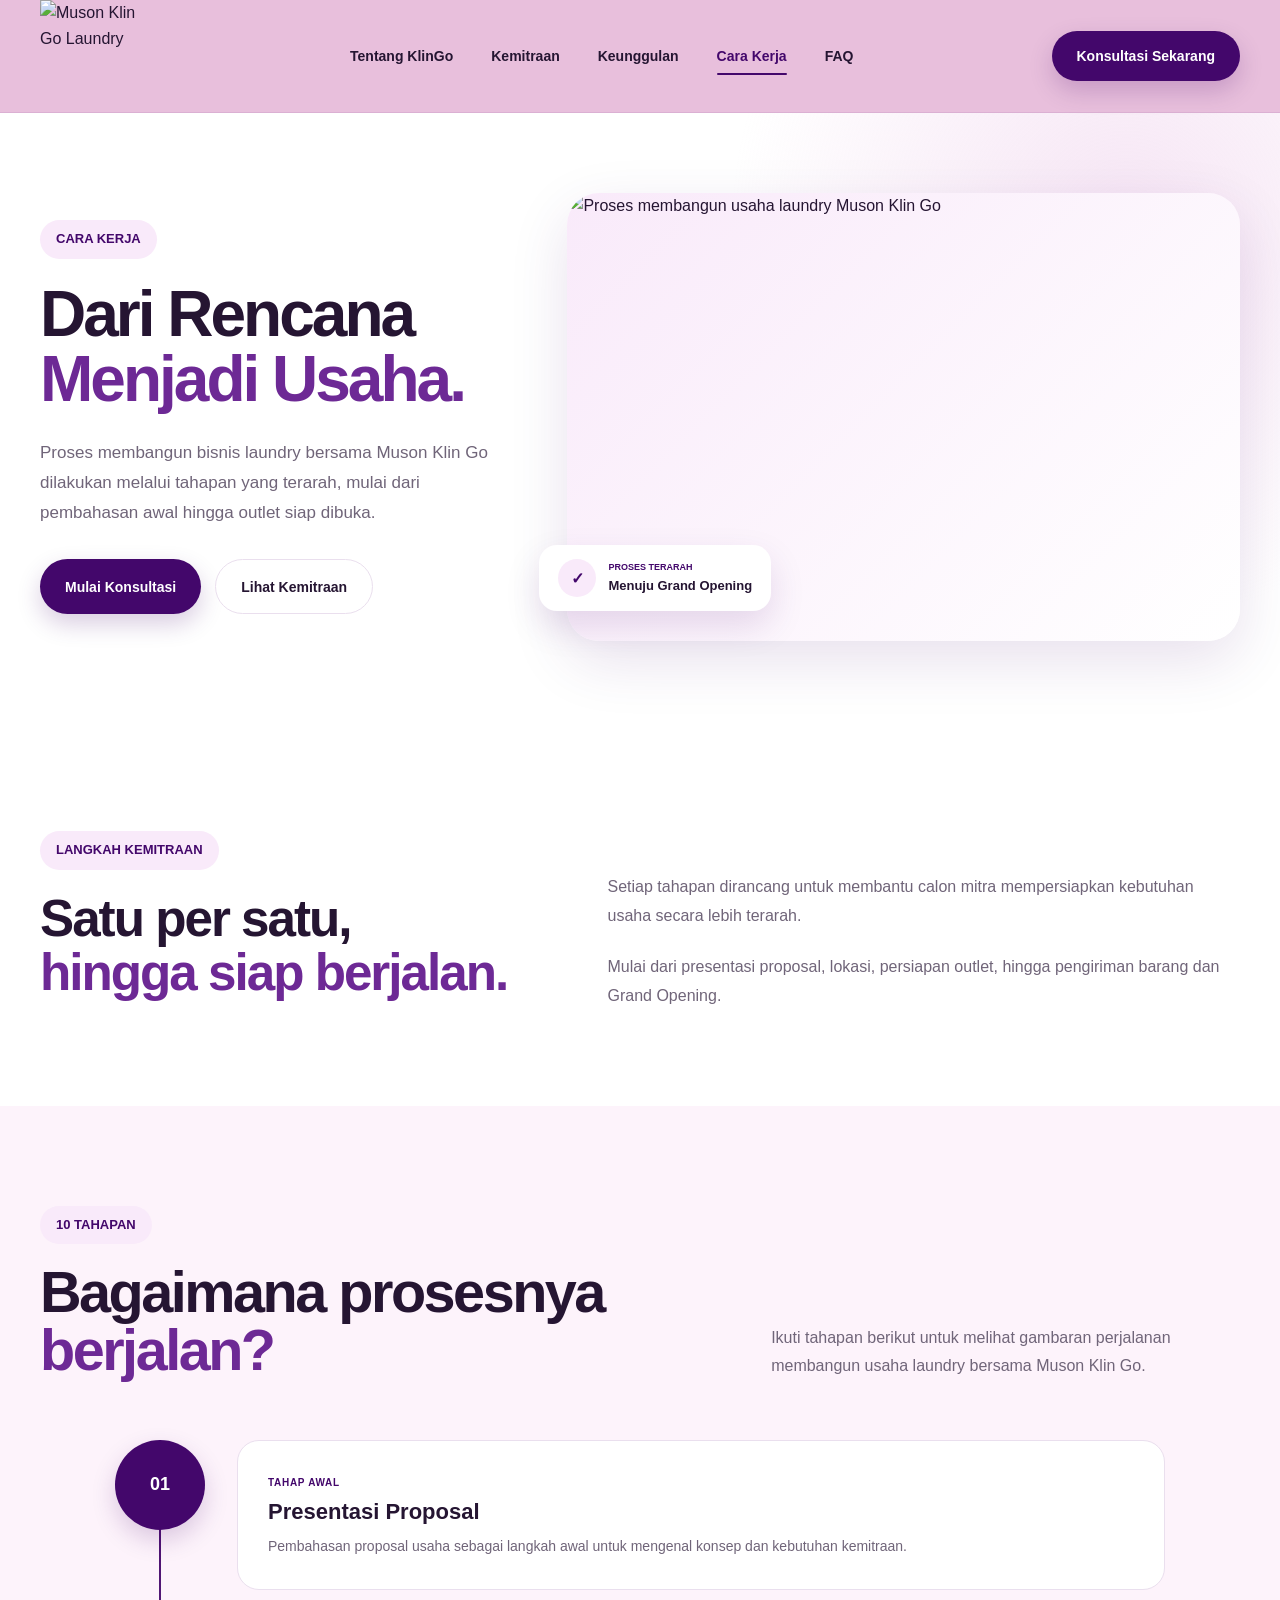
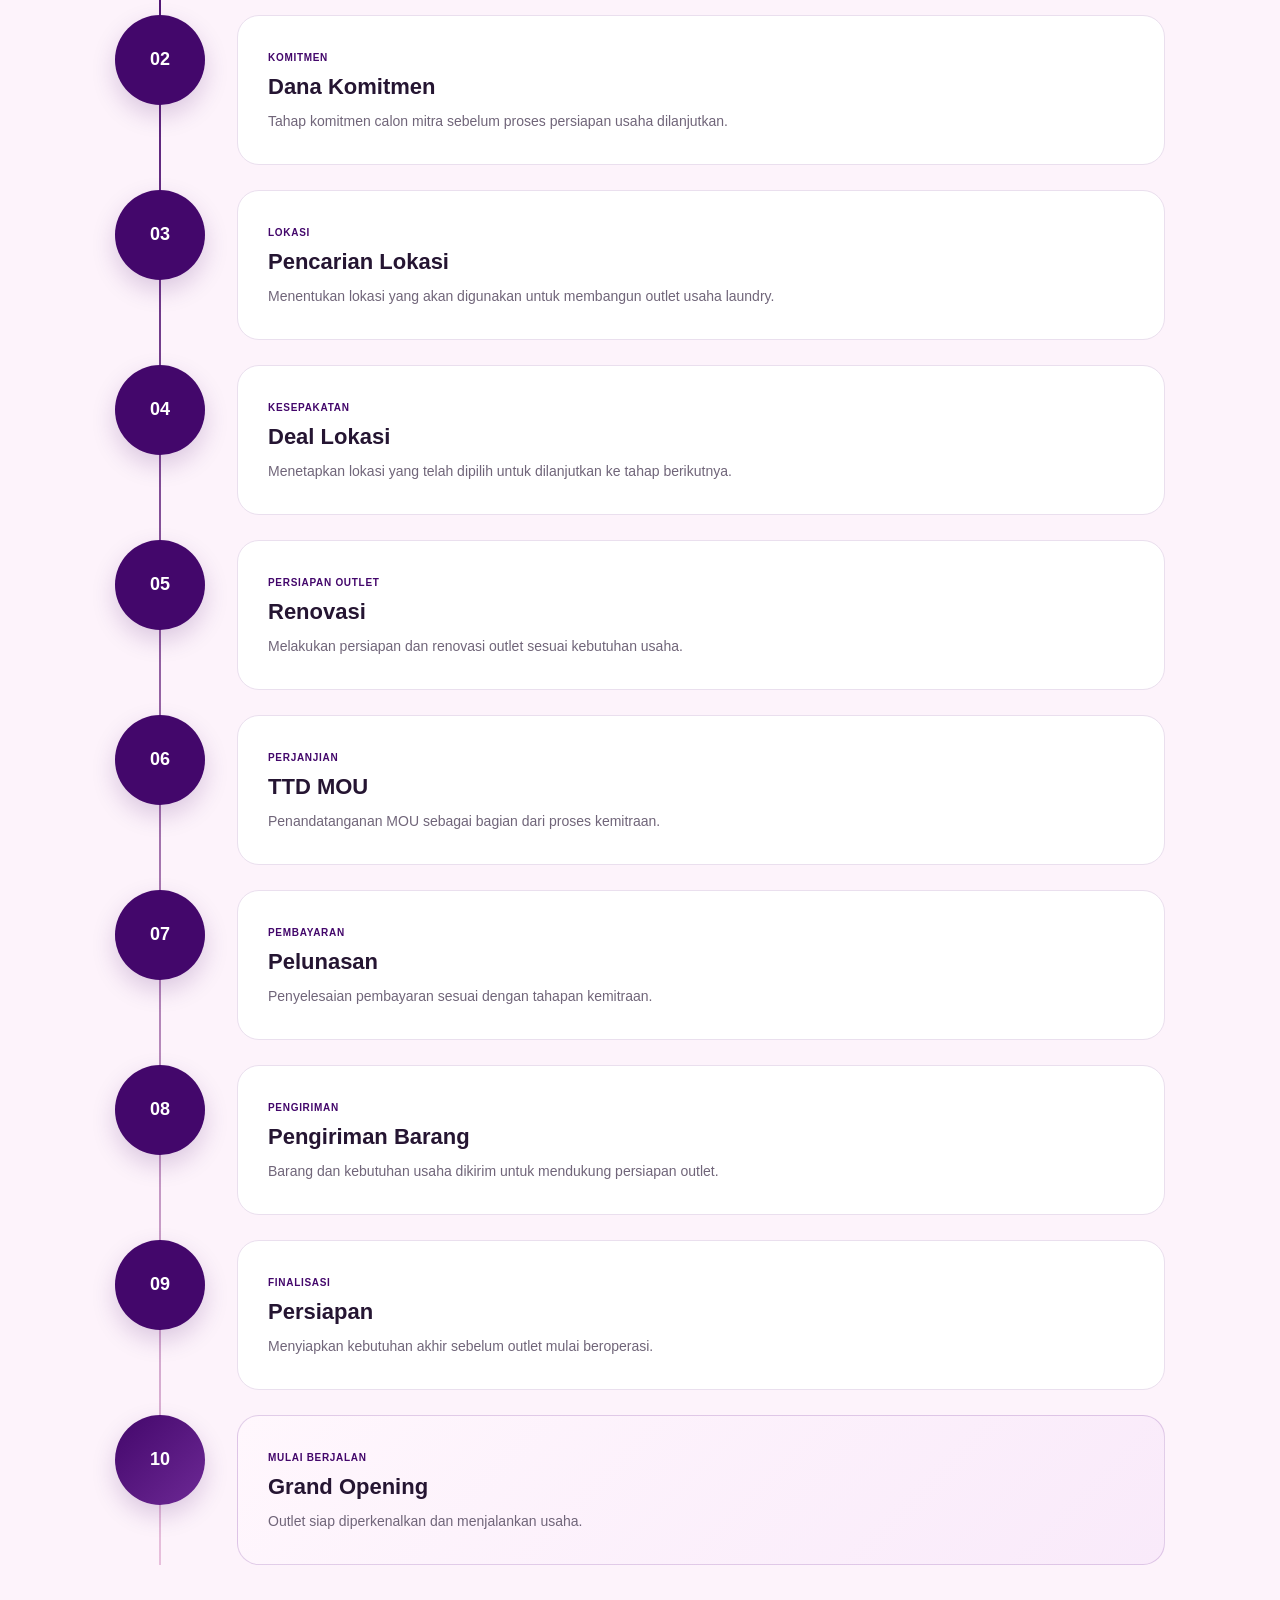
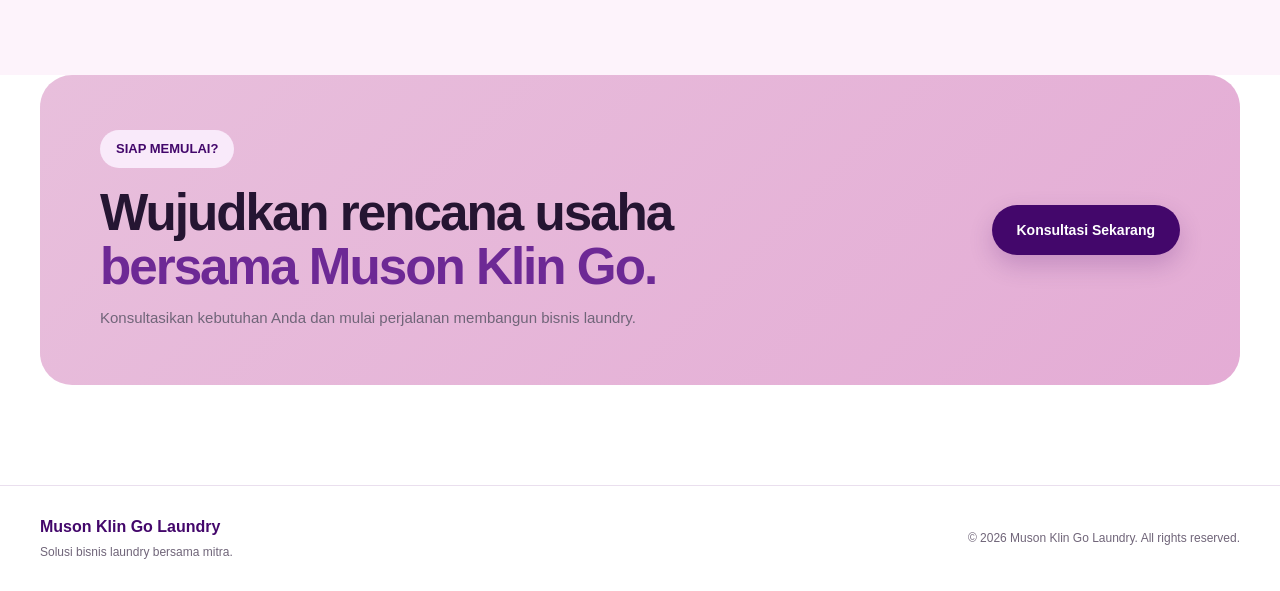
==== carakerja.html @ 7f4e1ce5 "Upload website Muson Klin Go" ====
<!DOCTYPE html>
<html lang="id">

<head>
    <meta charset="UTF-8">
    <meta name="viewport" content="width=device-width, initial-scale=1.0">

    <title>Cara Kerja | Muson Klin Go Laundry</title>

    <link rel="stylesheet" href="carakerja.css">
</head>

<body>

    <!-- =====================================================
         NAVBAR
    ====================================================== -->

    <header class="navbar">

        <div class="container navbar-inner">

            <a href="dashboard.html" class="logo">
                <img
                    src="assets/muson.jpg"
                    alt="Muson Klin Go Laundry"
                >
            </a>

            <nav class="nav-menu">

                <a href="tentang.html">
                    Tentang KlinGo
                </a>

                <a href="kemitraan.html">
                    Kemitraan
                </a>

                <a href="keunggulan.html">
                    Keunggulan
                </a>

                <a href="carakerja.html" class="active">
                    Cara Kerja
                </a>

                <a href="faq.html">
                    FAQ
                </a>

            </nav>

            <a
            href="https://wa.me/6281385256074?text=Halo%20Muson%20Klin%20Go%2C%20saya%20ingin%20konsultasi%20mengenai%20paket%20usaha%20laundry."
            class="btn btn-primary hero-button"
            target="_blank"
                        >
                Konsultasi Sekarang
            </a>
        </div>

    </header>



    <!-- =====================================================
         MAIN
    ====================================================== -->

    <main>


        <!-- =================================================
             HERO
        ================================================== -->

        <section class="process-hero">

            <div class="container process-hero-grid">

                <div class="process-hero-content">

                    <span class="section-label">
                        CARA KERJA
                    </span>

                    <h1>
                        Dari Rencana
                        <span>Menjadi Usaha.</span>
                    </h1>

                    <p>
                        Proses membangun bisnis laundry bersama
                        Muson Klin Go dilakukan melalui tahapan yang
                        terarah, mulai dari pembahasan awal hingga
                        outlet siap dibuka.
                    </p>

                    <div class="hero-actions">

                        <a
                            href="https://wa.me/6281385256074?text=Halo%20Muson%20Klin%20Go%2C%20saya%20ingin%20konsultasi%20mengenai%20paket%20usaha%20laundry."
                            class="btn btn-primary hero-button"
                            target="_blank"
                        >
                            Mulai Konsultasi
                        </a>

                        <a
                            href="kemitraan.html"
                            class="btn btn-outline"
                        >
                            Lihat Kemitraan
                        </a>

                    </div>

                </div>


                <!-- IMAGE PLACEHOLDER -->

                <div class="process-hero-visual">

                    <div class="process-image-wrapper">

                        <img
                            src="assets/carakerja.png"
                            alt="Proses membangun usaha laundry Muson Klin Go"
                        >

                    </div>

                    <div class="floating-process-card">

                        <span class="floating-icon">
                            ✓
                        </span>

                        <div>
                            <small>
                                PROSES TERARAH
                            </small>

                            <strong>
                                Menuju Grand Opening
                            </strong>
                        </div>

                    </div>

                </div>

            </div>

        </section>



        <!-- =================================================
             INTRO
        ================================================== -->

        <section class="process-intro">

            <div class="container process-intro-grid">

                <div class="intro-title">

                    <span class="section-label">
                        LANGKAH KEMITRAAN
                    </span>

                    <h2>
                        Satu per satu,
                        <span>hingga siap berjalan.</span>
                    </h2>

                </div>

                <div class="intro-text">

                    <p>
                        Setiap tahapan dirancang untuk membantu calon
                        mitra mempersiapkan kebutuhan usaha secara
                        lebih terarah.
                    </p>

                    <p>
                        Mulai dari presentasi proposal, lokasi,
                        persiapan outlet, hingga pengiriman barang
                        dan Grand Opening.
                    </p>

                </div>

            </div>

        </section>



        <!-- =================================================
             PROCESS TIMELINE
        ================================================== -->

        <section class="process-section">

            <div class="container">

                <div class="section-heading">

                    <div>

                        <span class="section-label">
                            10 TAHAPAN
                        </span>

                        <h2>
                            Bagaimana prosesnya
                            <span>berjalan?</span>
                        </h2>

                    </div>

                    <p>
                        Ikuti tahapan berikut untuk melihat gambaran
                        perjalanan membangun usaha laundry bersama
                        Muson Klin Go.
                    </p>

                </div>



                <div class="timeline">


                    <!-- 01 -->

                    <article class="timeline-item">

                        <div class="timeline-number">
                            01
                        </div>

                        <div class="timeline-content">

                            <span>
                                TAHAP AWAL
                            </span>

                            <h3>
                                Presentasi Proposal
                            </h3>

                            <p>
                                Pembahasan proposal usaha sebagai
                                langkah awal untuk mengenal konsep
                                dan kebutuhan kemitraan.
                            </p>

                        </div>

                    </article>



                    <!-- 02 -->

                    <article class="timeline-item">

                        <div class="timeline-number">
                            02
                        </div>

                        <div class="timeline-content">

                            <span>
                                KOMITMEN
                            </span>

                            <h3>
                                Dana Komitmen
                            </h3>

                            <p>
                                Tahap komitmen calon mitra sebelum
                                proses persiapan usaha dilanjutkan.
                            </p>

                        </div>

                    </article>



                    <!-- 03 -->

                    <article class="timeline-item">

                        <div class="timeline-number">
                            03
                        </div>

                        <div class="timeline-content">

                            <span>
                                LOKASI
                            </span>

                            <h3>
                                Pencarian Lokasi
                            </h3>

                            <p>
                                Menentukan lokasi yang akan digunakan
                                untuk membangun outlet usaha laundry.
                            </p>

                        </div>

                    </article>



                    <!-- 04 -->

                    <article class="timeline-item">

                        <div class="timeline-number">
                            04
                        </div>

                        <div class="timeline-content">

                            <span>
                                KESEPAKATAN
                            </span>

                            <h3>
                                Deal Lokasi
                            </h3>

                            <p>
                                Menetapkan lokasi yang telah dipilih
                                untuk dilanjutkan ke tahap berikutnya.
                            </p>

                        </div>

                    </article>



                    <!-- 05 -->

                    <article class="timeline-item">

                        <div class="timeline-number">
                            05
                        </div>

                        <div class="timeline-content">

                            <span>
                                PERSIAPAN OUTLET
                            </span>

                            <h3>
                                Renovasi
                            </h3>

                            <p>
                                Melakukan persiapan dan renovasi outlet
                                sesuai kebutuhan usaha.
                            </p>

                        </div>

                    </article>



                    <!-- 06 -->

                    <article class="timeline-item">

                        <div class="timeline-number">
                            06
                        </div>

                        <div class="timeline-content">

                            <span>
                                PERJANJIAN
                            </span>

                            <h3>
                                TTD MOU
                            </h3>

                            <p>
                                Penandatanganan MOU sebagai bagian
                                dari proses kemitraan.
                            </p>

                        </div>

                    </article>



                    <!-- 07 -->

                    <article class="timeline-item">

                        <div class="timeline-number">
                            07
                        </div>

                        <div class="timeline-content">

                            <span>
                                PEMBAYARAN
                            </span>

                            <h3>
                                Pelunasan
                            </h3>

                            <p>
                                Penyelesaian pembayaran sesuai dengan
                                tahapan kemitraan.
                            </p>

                        </div>

                    </article>



                    <!-- 08 -->

                    <article class="timeline-item">

                        <div class="timeline-number">
                            08
                        </div>

                        <div class="timeline-content">

                            <span>
                                PENGIRIMAN
                            </span>

                            <h3>
                                Pengiriman Barang
                            </h3>

                            <p>
                                Barang dan kebutuhan usaha dikirim
                                untuk mendukung persiapan outlet.
                            </p>

                        </div>

                    </article>



                    <!-- 09 -->

                    <article class="timeline-item">

                        <div class="timeline-number">
                            09
                        </div>

                        <div class="timeline-content">

                            <span>
                                FINALISASI
                            </span>

                            <h3>
                                Persiapan
                            </h3>

                            <p>
                                Menyiapkan kebutuhan akhir sebelum
                                outlet mulai beroperasi.
                            </p>

                        </div>

                    </article>



                    <!-- 10 -->

                    <article class="timeline-item final">

                        <div class="timeline-number">
                            10
                        </div>

                        <div class="timeline-content">

                            <span>
                                MULAI BERJALAN
                            </span>

                            <h3>
                                Grand Opening
                            </h3>

                            <p>
                                Outlet siap diperkenalkan dan
                                menjalankan usaha.
                            </p>

                        </div>

                    </article>


                </div>

            </div>

        </section>



        <!-- =================================================
             FINAL CTA
        ================================================== -->

        <section class="process-cta">

            <div class="container cta-box">

                <div>

                    <span class="section-label">
                        SIAP MEMULAI?
                    </span>

                    <h2>
                        Wujudkan rencana usaha
                        <span>bersama Muson Klin Go.</span>
                    </h2>

                    <p>
                        Konsultasikan kebutuhan Anda dan mulai
                        perjalanan membangun bisnis laundry.
                    </p>

                </div>

                        <a
                            href="https://wa.me/6281385256074?text=Halo%20Muson%20Klin%20Go%2C%20saya%20ingin%20konsultasi%20mengenai%20paket%20usaha%20laundry."
                            class="btn btn-primary hero-button"
                            target="_blank"
                        >
                            Konsultasi Sekarang
                        </a>

            </div>

        </section>

    </main>



    <!-- =====================================================
         FOOTER
    ====================================================== -->

    <footer class="footer">

        <div class="container footer-inner">

            <div>

                <strong>
                    Muson Klin Go Laundry
                </strong>

                <p>
                    Solusi bisnis laundry bersama mitra.
                </p>

            </div>

            <p class="footer-copy">
                © 2026 Muson Klin Go Laundry. All rights reserved.
            </p>

        </div>

    </footer>


</body>
</html>
---- carakerja.css ----
/* =========================================================
   MUSON KLIN GO LAUNDRY
   CARA KERJA PAGE
========================================================= */


/* =========================================================
   VARIABLES
========================================================= */

:root {

    --primary: #43076b;
    --primary-dark: #2d0649;
    --primary-light: #6d2995;

    --pink: #e8bfdc;
    --pink-light: #f9eafa;
    --pink-soft: #fdf3fb;

    --yellow: #f7c928;

    --white: #ffffff;

    --text: #251532;
    --text-muted: #706579;

    --border: #eadfee;

    --container: 1280px;

    --shadow-sm:
        0 8px 30px rgba(67, 7, 107, 0.08);

    --shadow-md:
        0 20px 60px rgba(67, 7, 107, 0.12);
}


/* =========================================================
   RESET
========================================================= */

* {
    margin: 0;
    padding: 0;
    box-sizing: border-box;
}

html {
    scroll-behavior: smooth;
}

body {

    font-family:
        Inter,
        "Segoe UI",
        Arial,
        sans-serif;

    color: var(--text);

    background: var(--white);

    line-height: 1.6;

    overflow-x: hidden;
}

img {
    max-width: 100%;
    display: block;
}

a {
    text-decoration: none;
    color: inherit;
}


/* =========================================================
   CONTAINER
========================================================= */

.container {

    width:
        min(
            calc(100% - 80px),
            var(--container)
        );

    margin-inline: auto;
}


/* =========================================================
   BUTTON
========================================================= */

.btn {

    display: inline-flex;

    align-items: center;
    justify-content: center;

    gap: 9px;

    min-height: 50px;

    padding: 14px 25px;

    border-radius: 999px;

    font-size: 14px;

    font-weight: 700;

    transition:
        transform 0.25s ease,
        box-shadow 0.25s ease,
        background 0.25s ease,
        color 0.25s ease;
}

.btn:hover {
    transform: translateY(-2px);
}

.btn-primary {

    background: var(--primary);

    color: var(--white);

    box-shadow:
        0 10px 25px
        rgba(67, 7, 107, 0.20);
}

.btn-primary:hover {

    background: var(--primary-dark);

    box-shadow:
        0 14px 30px
        rgba(67, 7, 107, 0.25);
}

.btn-outline {

    background: var(--white);

    color: var(--text);

    border:
        1px solid
        var(--border);
}

.btn-outline:hover {

    border-color: var(--primary);

    color: var(--primary);
}

.btn-white {

    background: var(--white);

    color: var(--primary);

    box-shadow:
        0 10px 25px
        rgba(67, 7, 107, 0.15);
}

.btn-white:hover {
    background: var(--pink-light);
}


/* =========================================================
   NAVBAR
========================================================= */

.navbar {

    position: relative;

    z-index: 100;

    background: var(--pink);

    border-bottom:
        1px solid
        rgba(67, 7, 107, 0.08);
}

.navbar-inner {

    min-height: 112px;

    display: grid;

    grid-template-columns:
        auto
        1fr
        auto;

    align-items: center;

    column-gap: 50px;
}


/* LOGO */

.logo {

    display: flex;

    align-items: center;
    justify-content: center;

    width: 112px;
    height: 112px;

    flex-shrink: 0;
}

.logo img {

    width: 112px;
    height: 112px;

    display: block;

    object-fit: cover;
}


/* NAVIGATION */

.nav-menu {

    display: flex;

    align-items: center;

    justify-content: center;

    gap: 38px;

    white-space: nowrap;
}

.nav-menu a {

    position: relative;

    color: var(--text);

    font-size: 14px;

    font-weight: 600;

    transition:
        color 0.25s ease;
}

.nav-menu a::after {

    content: "";

    position: absolute;

    left: 0;

    bottom: -8px;

    width: 0;

    height: 2px;

    border-radius: 999px;

    background: var(--primary);

    transition:
        width 0.25s ease;
}

.nav-menu a:hover {

    color: var(--primary);
}

.nav-menu a:hover::after {

    width: 100%;
}


/* ACTIVE */

.nav-menu a.active {

    color: var(--primary);

    font-weight: 700;
}

.nav-menu a.active::after {

    width: 100%;
}


/* NAVBAR CTA */

.navbar-button {

    flex-shrink: 0;

    white-space: nowrap;
}


/* =========================================================
   SECTION LABEL
========================================================= */

.section-label {

    width: fit-content;

    display: inline-flex;

    align-items: center;

    padding: 9px 16px;

    border-radius: 999px;

    background: var(--pink-light);

    color: var(--primary);

    font-size: 13px;

    font-weight: 700;
}


/* =========================================================
   HERO
========================================================= */

.process-hero {

    position: relative;

    overflow: hidden;

    padding:
        80px 0
        95px;

    background:

        radial-gradient(
            circle at 88% 18%,
            rgba(235, 198, 232, 0.45),
            transparent 32%
        ),

        var(--white);
}

.process-hero-grid {

    display: grid;

    grid-template-columns:
        minmax(0, 0.82fr)
        minmax(0, 1.18fr);

    align-items: center;

    gap: 60px;
}


/* HERO CONTENT */

.process-hero-content {

    position: relative;

    z-index: 2;
}

.process-hero-content h1 {

    max-width: 620px;

    margin-top: 23px;

    color: var(--text);

    font-size:
        clamp(
            48px,
            5vw,
            70px
        );

    line-height: 1.02;

    letter-spacing: -3px;

    font-weight: 800;
}

.process-hero-content h1 span {

    display: block;

    color: var(--primary-light);
}

.process-hero-content > p {

    max-width: 550px;

    margin-top: 26px;

    color: var(--text-muted);

    font-size: 17px;

    line-height: 1.75;
}


/* HERO ACTIONS */

.hero-actions {

    display: flex;

    align-items: center;

    gap: 14px;

    margin-top: 32px;
}

.hero-actions .btn {

    min-height: 55px;
}


/* =========================================================
   HERO IMAGE
========================================================= */

.process-hero-visual {

    position: relative;

    display: flex;

    align-items: center;

    justify-content: center;
}

.process-image-wrapper {

    position: relative;

    width: 100%;

    overflow: hidden;

    border-radius: 32px;

    box-shadow:
        var(--shadow-md);

    background:
        linear-gradient(
            135deg,
            var(--pink-light),
            #ffffff
        );
}

.process-image-wrapper img {

    width: 100%;

    aspect-ratio: 1536 / 1024;

    object-fit: cover;
}


/* FLOATING CARD */

.floating-process-card {

    position: absolute;

    left: -28px;

    bottom: 30px;

    display: flex;

    align-items: center;

    gap: 12px;

    padding:
        14px 19px;

    border-radius: 18px;

    background: var(--white);

    box-shadow:
        0 15px 35px
        rgba(67, 7, 107, 0.13);
}

.floating-icon {

    width: 38px;
    height: 38px;

    display: flex;

    align-items: center;
    justify-content: center;

    border-radius: 50%;

    background: var(--pink-light);

    color: var(--primary);

    font-weight: 800;
}

.floating-process-card small {

    display: block;

    color: var(--primary);

    font-size: 9px;

    font-weight: 700;
}

.floating-process-card strong {

    display: block;

    margin-top: 2px;

    color: var(--text);

    font-size: 13px;
}


/* =========================================================
   INTRO
========================================================= */

.process-intro {

    padding:
        95px 0;

    background: var(--white);
}

.process-intro-grid {

    display: grid;

    grid-template-columns:
        0.85fr
        1.15fr;

    gap: 100px;

    align-items: start;
}

.intro-title h2 {

    max-width: 570px;

    margin-top: 22px;

    color: var(--text);

    font-size:
        clamp(
            40px,
            4vw,
            56px
        );

    line-height: 1.05;

    letter-spacing: -2px;

    font-weight: 800;
}

.intro-title h2 span {

    display: block;

    color: var(--primary-light);
}

.intro-text {

    padding-top: 42px;
}

.intro-text p {

    max-width: 680px;

    color: var(--text-muted);

    font-size: 16px;

    line-height: 1.8;
}

.intro-text p + p {

    margin-top: 22px;
}


/* =========================================================
   PROCESS SECTION
========================================================= */

.process-section {

    padding:
        100px 0
        110px;

    background: var(--pink-soft);
}

.section-heading {

    display: grid;

    grid-template-columns:
        1fr
        0.72fr;

    align-items: end;

    gap: 80px;

    margin-bottom: 60px;
}

.section-heading h2 {

    max-width: 680px;

    margin-top: 20px;

    color: var(--text);

    font-size:
        clamp(
            40px,
            4.5vw,
            60px
        );

    line-height: 1;

    letter-spacing: -2.5px;

    font-weight: 800;
}

.section-heading h2 span {

    color: var(--primary-light);
}

.section-heading > p {

    max-width: 510px;

    color: var(--text-muted);

    font-size: 16px;

    line-height: 1.75;
}


/* =========================================================
   TIMELINE
========================================================= */

.timeline {

    position: relative;

    max-width: 1050px;

    margin: 0 auto;
}

.timeline::before {

    content: "";

    position: absolute;

    top: 0;

    bottom: 0;

    left: 44px;

    width: 2px;

    background:
        linear-gradient(
            to bottom,
            var(--primary),
            var(--pink)
        );
}


/* ITEM */

.timeline-item {

    position: relative;

    display: grid;

    grid-template-columns:
        90px
        1fr;

    gap: 32px;

    padding-bottom: 25px;
}

.timeline-item:last-child {

    padding-bottom: 0;
}


/* NUMBER */

.timeline-number {

    position: relative;

    z-index: 2;

    width: 90px;
    height: 90px;

    display: flex;

    align-items: center;
    justify-content: center;

    border-radius: 50%;

    background: var(--primary);

    color: var(--white);

    font-size: 18px;

    font-weight: 800;

    box-shadow:
        0 10px 25px
        rgba(67, 7, 107, 0.18);
}


/* CONTENT */

.timeline-content {

    min-height: 150px;

    padding:
        27px 30px;

    border:
        1px solid
        var(--border);

    border-radius: 22px;

    background: var(--white);

    transition:
        transform 0.25s ease,
        box-shadow 0.25s ease;
}

.timeline-content:hover {

    transform:
        translateX(5px);

    box-shadow:
        var(--shadow-sm);
}

.timeline-content > span {

    color: var(--primary);

    font-size: 10px;

    font-weight: 800;

    letter-spacing: 0.7px;
}

.timeline-content h3 {

    margin-top: 5px;

    color: var(--text);

    font-size: 22px;

    line-height: 1.3;

    font-weight: 700;
}

.timeline-content p {

    max-width: 700px;

    margin-top: 8px;

    color: var(--text-muted);

    font-size: 14px;

    line-height: 1.7;
}


/* FINAL */

.timeline-item.final .timeline-number {

    background:
        linear-gradient(
            135deg,
            var(--primary),
            var(--primary-light)
        );
}

.timeline-item.final .timeline-content {

    background:
        linear-gradient(
            135deg,
            #fff7fd,
            #f9eafa
        );

    border-color:
        rgba(109, 41, 149, 0.20);
}


/* =========================================================
   CTA
========================================================= */

.process-cta {

    padding:
        0 0
        100px;

    background: var(--white);
}

.cta-box {

    display: flex;

    align-items: center;

    justify-content: space-between;

    gap: 50px;

    padding:
        55px 60px;

    border-radius: 32px;

    background:
        linear-gradient(
            135deg,
            var(--pink) 0%,
            #e4acd5 100%
        );
}

.cta-box h2 {

    max-width: 780px;

    margin-top: 18px;

    color: var(--text);

    font-size:
        clamp(
            34px,
            4vw,
            52px
        );

    line-height: 1.05;

    letter-spacing: -2px;

    font-weight: 800;
}

.cta-box h2 span {

    display: block;

    color: var(--primary-light);
}

.cta-box p {

    margin-top: 12px;

    color: var(--text-muted);

    font-size: 15px;
}

.cta-box .btn {

    flex-shrink: 0;
}


/* =========================================================
   FOOTER STANDARD
========================================================= */

.footer {

    background: #ffffff;

    border-top:
        1px solid
        #eadfee;
}

.footer-inner {

    min-height: 105px;

    display: flex;

    align-items: center;

    justify-content: space-between;

    gap: 30px;
}

.footer strong {

    display: block;

    color: #43076b;

    font-size: 16px;

    font-weight: 800;
}

.footer p {

    color: #706579;

    font-size: 12px;
}

.footer-inner > div p {

    margin-top: 3px;
}

.footer-copy {

    text-align: right;
}


/* =========================================================
   RESPONSIVE
========================================================= */

@media (max-width: 1100px) {

    .navbar-inner {
        column-gap: 25px;
    }

    .nav-menu {
        gap: 24px;
    }

    .process-hero-grid {
        gap: 40px;
    }

    .process-hero-content h1 {
        font-size: 58px;
    }

    .section-heading {
        gap: 45px;
    }
}


@media (max-width: 900px) {

    .navbar-inner {

        min-height: 90px;

        column-gap: 20px;
    }

    .logo,
    .logo img {

        width: 90px;
        height: 90px;
    }

    .nav-menu {

        gap: 16px;
    }

    .nav-menu a {

        font-size: 12px;
    }

    .navbar-button {

        padding:
            13px 18px;

        font-size: 12px;
    }


    .process-hero {

        padding:
            65px 0
            80px;
    }

    .process-hero-grid {

        grid-template-columns: 1fr;
    }

    .process-hero-content {

        max-width: 720px;
    }


    .process-intro-grid {

        grid-template-columns: 1fr;

        gap: 30px;
    }

    .intro-text {

        padding-top: 0;
    }


    .section-heading {

        grid-template-columns: 1fr;

        gap: 25px;
    }


    .floating-process-card {

        left: 20px;
    }


    .cta-box {

        flex-direction: column;

        align-items: flex-start;
    }
}


@media (max-width: 700px) {

    .container {

        width:
            min(
                calc(100% - 32px),
                var(--container)
            );
    }


    /* NAVBAR */

    .navbar-inner {

        min-height: auto;

        padding:
            12px 0;

        grid-template-columns:
            auto
            auto;

        justify-content: space-between;

        row-gap: 15px;
    }

    .logo,
    .logo img {

        width: 72px;
        height: 72px;
    }

    .nav-menu {

        grid-column:
            1 / -1;

        grid-row: 2;

        width: 100%;

        justify-content:
            flex-start;

        overflow-x: auto;

        padding-bottom: 5px;

        gap: 24px;
    }

    .nav-menu a {

        flex-shrink: 0;

        font-size: 12px;
    }

    .navbar-button {

        min-height: 42px;

        padding:
            0 16px;

        font-size: 12px;
    }


    /* HERO */

    .process-hero {

        padding:
            50px 0
            70px;
    }

    .process-hero-content h1 {

        font-size: 43px;

        letter-spacing: -2px;
    }

    .process-hero-content > p {

        font-size: 15px;
    }

    .hero-actions {

        flex-wrap: wrap;
    }


    /* INTRO */

    .process-intro {

        padding:
            75px 0;
    }

    .intro-title h2 {

        font-size: 40px;

        letter-spacing: -1.5px;
    }


    /* PROCESS */

    .process-section {

        padding:
            75px 0;
    }

    .section-heading h2 {

        font-size: 40px;

        letter-spacing: -1.5px;
    }


    .timeline::before {

        left: 25px;
    }

    .timeline-item {

        grid-template-columns:
            52px
            1fr;

        gap: 18px;
    }

    .timeline-number {

        width: 52px;
        height: 52px;

        font-size: 12px;
    }

    .timeline-content {

        min-height: auto;

        padding:
            22px 20px;

        border-radius: 18px;
    }

    .timeline-content h3 {

        font-size: 18px;
    }

    .timeline-content p {

        font-size: 13px;
    }


    /* IMAGE */

    .process-image-wrapper {

        border-radius: 22px;
    }

    .floating-process-card {

        position: relative;

        left: auto;

        bottom: auto;

        width: fit-content;

        margin-top: 15px;
    }


    /* CTA */

    .process-cta {

        padding-bottom: 70px;
    }

    .cta-box {

        padding:
            38px 28px;
    }

    .cta-box h2 {

        font-size: 38px;
    }


    /* FOOTER */

    .footer-inner {

        min-height: auto;

        padding:
            25px 0;

        flex-direction: column;

        align-items: flex-start;

        gap: 8px;
    }

    .footer-copy {

        text-align: left;
    }
}


@media (max-width: 480px) {

    .process-hero-content h1 {

        font-size: 38px;
    }

    .hero-actions {

        flex-direction: column;

        align-items: stretch;
    }

    .hero-actions .btn {

        width: 100%;
    }

    .section-heading h2 {

        font-size: 35px;
    }

    .intro-title h2 {

        font-size: 35px;
    }

    .cta-box h2 {

        font-size: 35px;
    }

    /* =====================================================
   MOBILE HEADER - STANDARD SEMUA HALAMAN
   ===================================================== */

@media (max-width: 700px) {

  .navbar {
    min-height: auto;
    padding: 12px 0 14px;
  }

  .navbar-inner {
    width: min(calc(100% - 24px), var(--container));
    display: grid;
    grid-template-columns: auto 1fr;
    grid-template-areas:
      "logo button"
      "menu menu";
    align-items: center;
    column-gap: 12px;
    row-gap: 12px;
  }

  /* LOGO */
  .logo {
    grid-area: logo;
    display: flex;
    align-items: center;
  }

  .logo img {
    width: 68px;
    height: 68px;
    object-fit: cover;
  }

  /* TOMBOL NAVBAR */
  .navbar-button {
    grid-area: button;
    justify-self: end;

    padding: 11px 16px;
    min-height: 40px;

    font-size: 11px;
    line-height: 1;
    white-space: nowrap;
    border-radius: 999px;
  }

  /* MENU */
  .nav-menu {
    grid-area: menu;

    width: 100%;

    display: grid;
    grid-template-columns: repeat(3, 1fr);
    gap: 7px 4px;

    justify-content: initial;
    align-items: center;

    overflow: visible;
  }

  .nav-menu a {
    display: flex;
    align-items: center;
    justify-content: center;

    min-height: 32px;
    padding: 5px 2px;

    font-size: 10.5px;
    font-weight: 600;

    white-space: nowrap;
    text-align: center;
  }

  .nav-menu a::after {
    bottom: 0;
    height: 2px;
  }

  .nav-menu a.active {
    font-weight: 700;
  }

  /* Supaya link ke-4 dan ke-5 tetap rapi */
  .nav-menu a:nth-child(4) {
    grid-column: 1;
  }

  .nav-menu a:nth-child(5) {
    grid-column: 2;
  }
}


/* HP SANGAT KECIL */
@media (max-width: 380px) {

  .navbar-inner {
    width: calc(100% - 20px);
    column-gap: 8px;
  }

  .logo img {
    width: 60px;
    height: 60px;
  }

  .navbar-button {
    padding: 10px 13px;
    font-size: 10px;
  }

  .nav-menu {
    gap: 5px 2px;
  }

  .nav-menu a {
    font-size: 9.5px;
  }
}

/* =====================================================
   STANDARD MOBILE HEADER
   Samakan dengan Home & Tentang
   ===================================================== */

@media (max-width: 700px) {

    .navbar {
        min-height: auto !important;
        height: auto !important;
        padding: 10px 0 8px !important;
    }

    .navbar-inner {
        width: calc(100% - 24px) !important;

        min-height: 0 !important;
        height: auto !important;

        padding: 0 !important;
        margin-inline: auto !important;

        display: grid !important;

        grid-template-columns: auto 1fr !important;

        grid-template-areas:
            "logo button"
            "menu menu" !important;

        align-items: center !important;

        column-gap: 10px !important;
        row-gap: 7px !important;
    }

    .logo {
        grid-area: logo !important;

        width: 62px !important;
        height: 62px !important;
    }

    .logo img {
        width: 62px !important;
        height: 62px !important;
    }

    .navbar-button {
        grid-area: button !important;

        justify-self: end !important;

        min-height: 38px !important;

        padding: 10px 14px !important;

        font-size: 10.5px !important;

        white-space: nowrap !important;
    }

    .nav-menu {
        grid-area: menu !important;

        width: 100% !important;

        height: auto !important;

        margin: 0 !important;
        padding: 0 !important;

        display: grid !important;

        grid-template-columns: repeat(3, 1fr) !important;

        gap: 3px 4px !important;

        overflow: visible !important;

        white-space: normal !important;
    }

    .nav-menu a {
        display: flex !important;

        align-items: center !important;
        justify-content: center !important;

        min-height: 28px !important;

        padding: 4px 2px !important;

        font-size: 10px !important;

        line-height: 1.2 !important;

        white-space: nowrap !important;
    }

    .nav-menu a:nth-child(4) {
        grid-column: 1 !important;
    }

    .nav-menu a:nth-child(5) {
        grid-column: 2 !important;
    }

    .nav-menu a.active {
        font-weight: 700 !important;
    }
}


@media (max-width: 380px) {

    .navbar {
        padding-bottom: 7px !important;
    }

    .navbar-inner {
        width: calc(100% - 20px) !important;
        row-gap: 6px !important;
    }

    .logo {
        width: 58px !important;
        height: 58px !important;
    }

    .logo img {
        width: 58px !important;
        height: 58px !important;
    }

    .navbar-button {
        padding: 9px 12px !important;
        font-size: 10px !important;
    }

    .nav-menu a {
        min-height: 27px !important;
        font-size: 9.5px !important;
    }
}

}
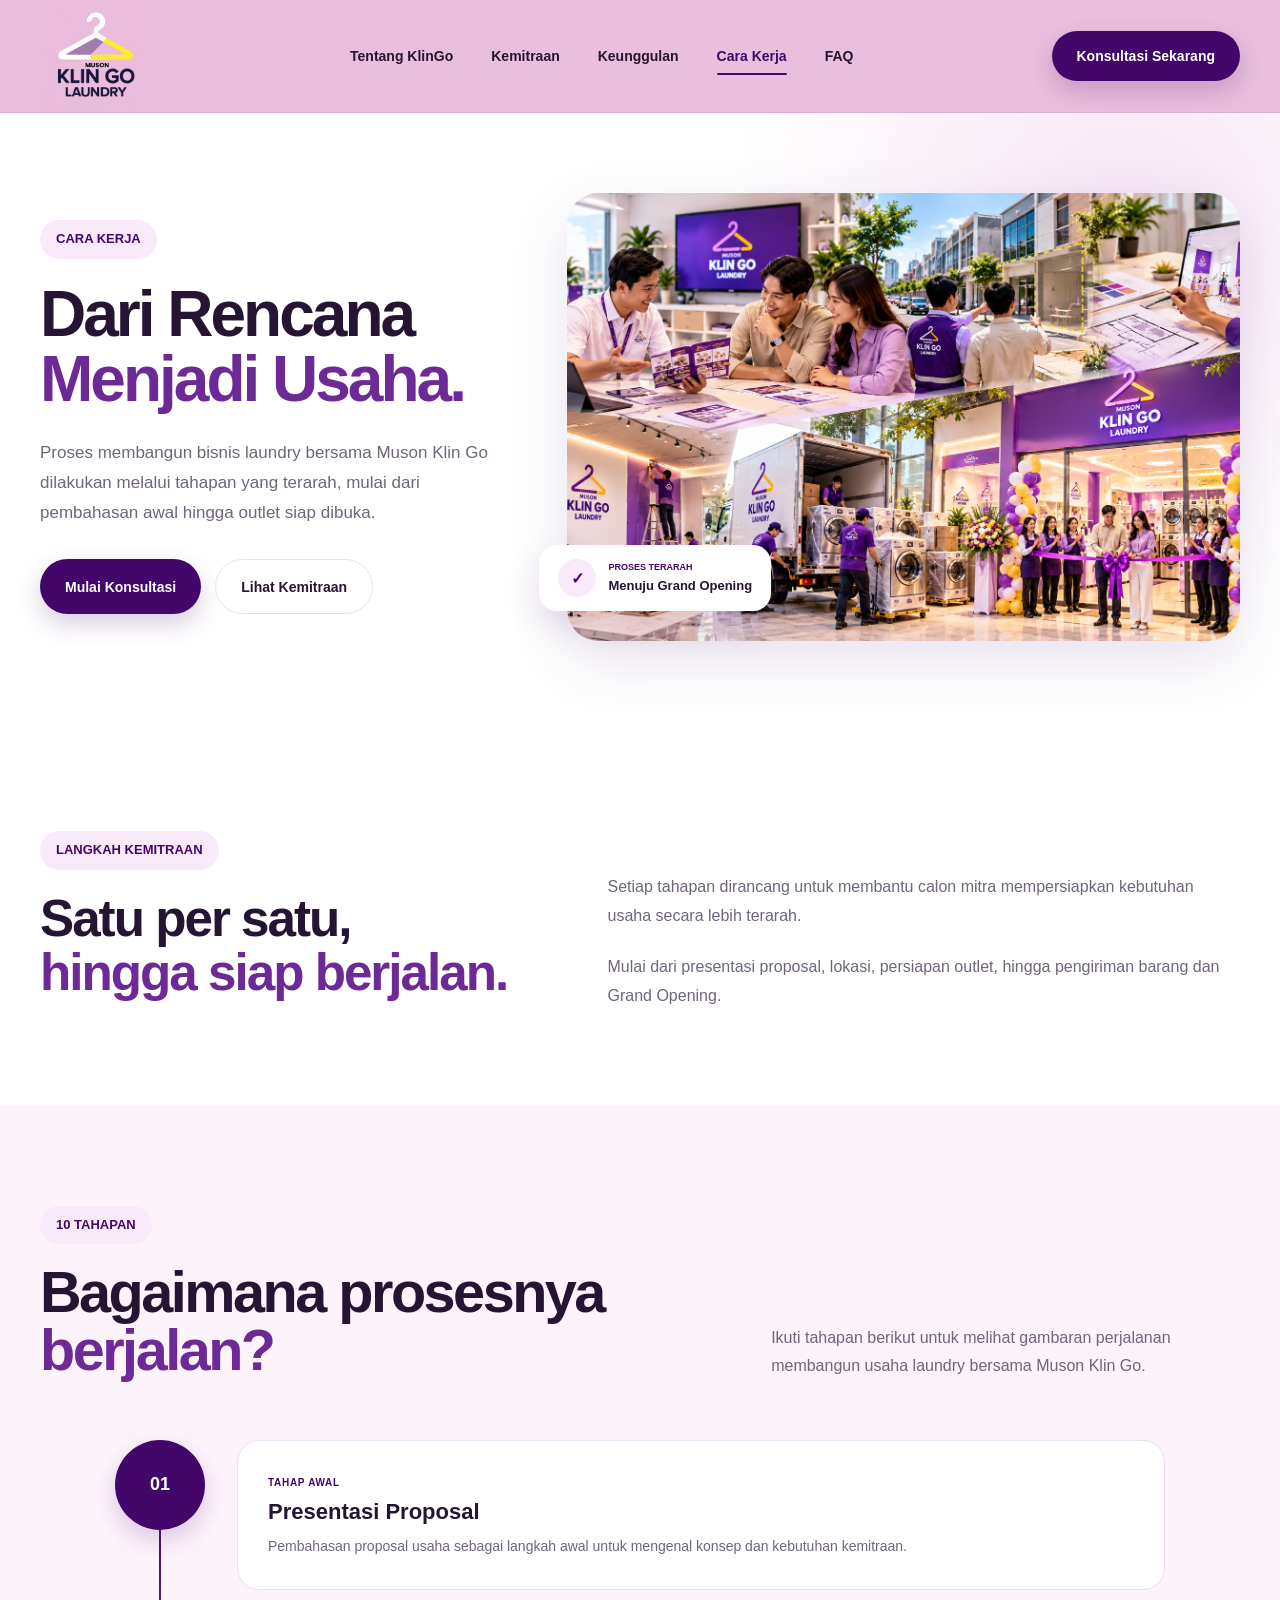
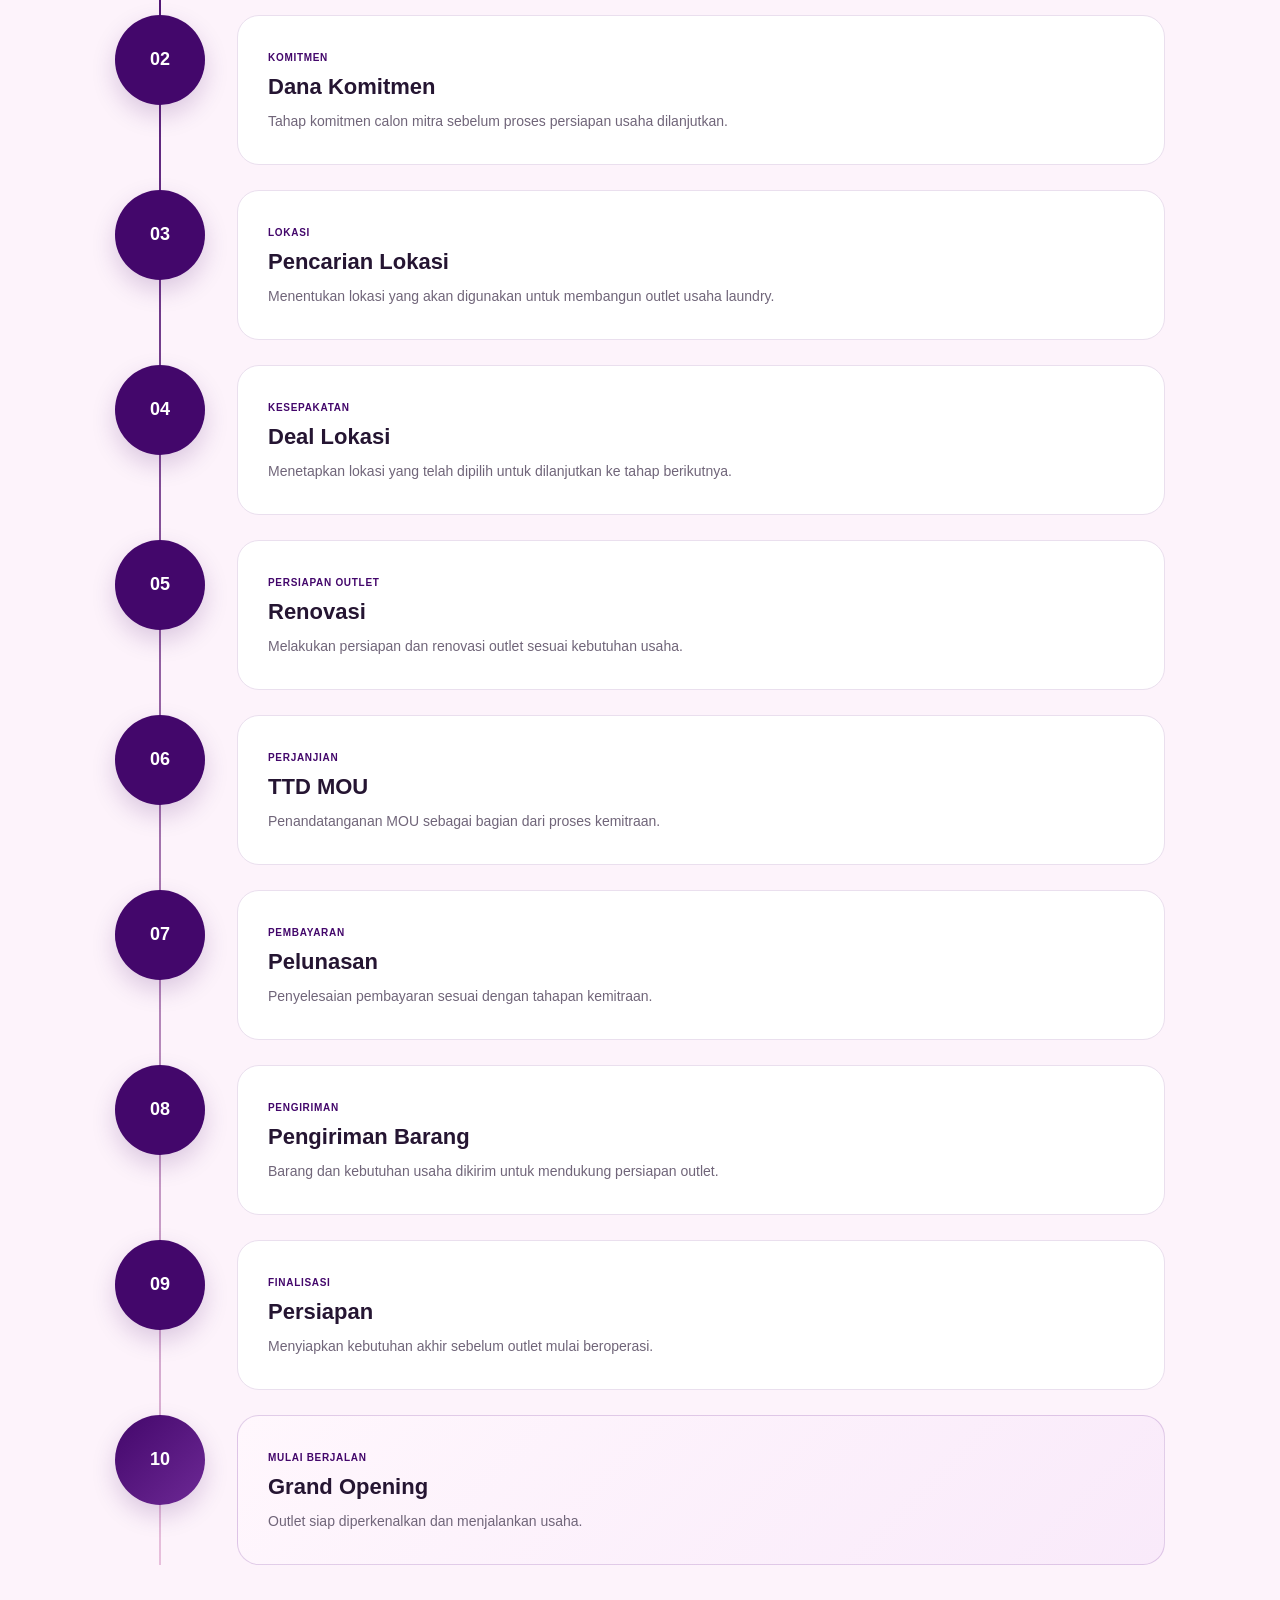
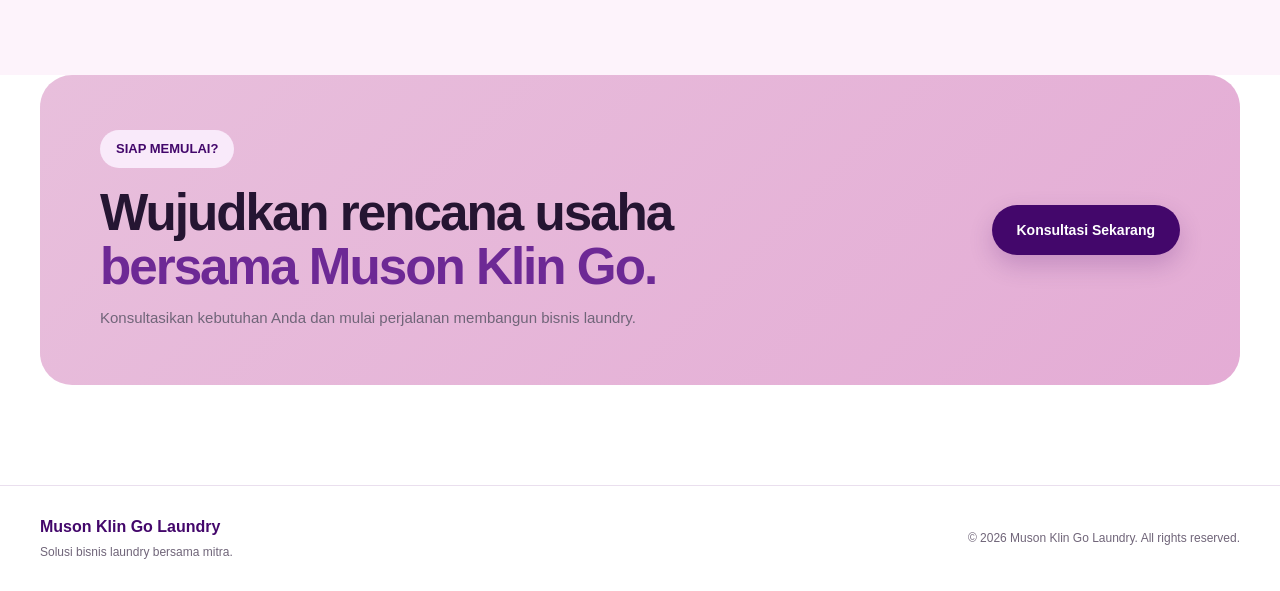
==== commit 4b262bd8: "Update carakerja.html" ====
--- a/carakerja.html
+++ b/carakerja.html
@@ -53,7 +53,7 @@
 
             <a
             href="https://wa.me/6281385256074?text=Halo%20Muson%20Klin%20Go%2C%20saya%20ingin%20konsultasi%20mengenai%20paket%20usaha%20laundry."
-            class="btn btn-primary hero-button"
+            class="btn btn-primary navbar-button"
             target="_blank"
                         >
                 Konsultasi Sekarang
@@ -607,4 +607,4 @@
 
 
 </body>
-</html>+</html>
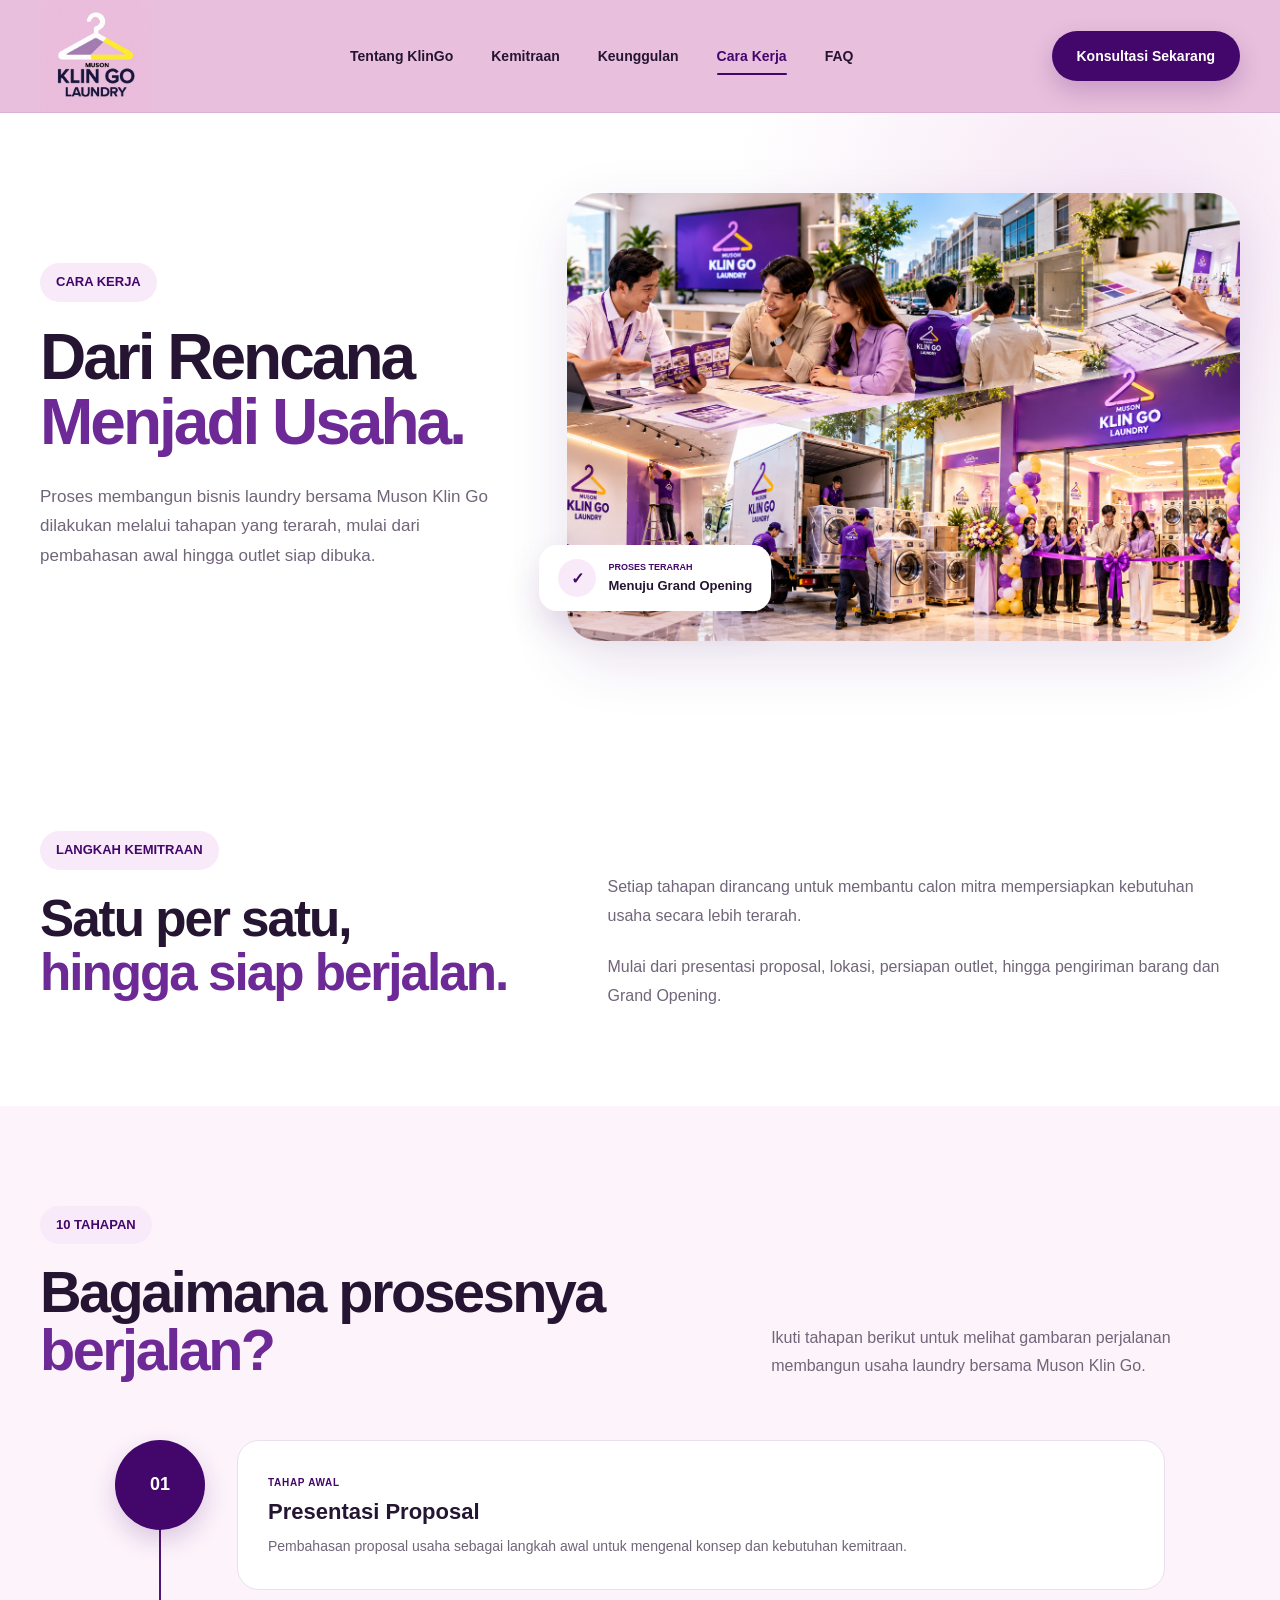
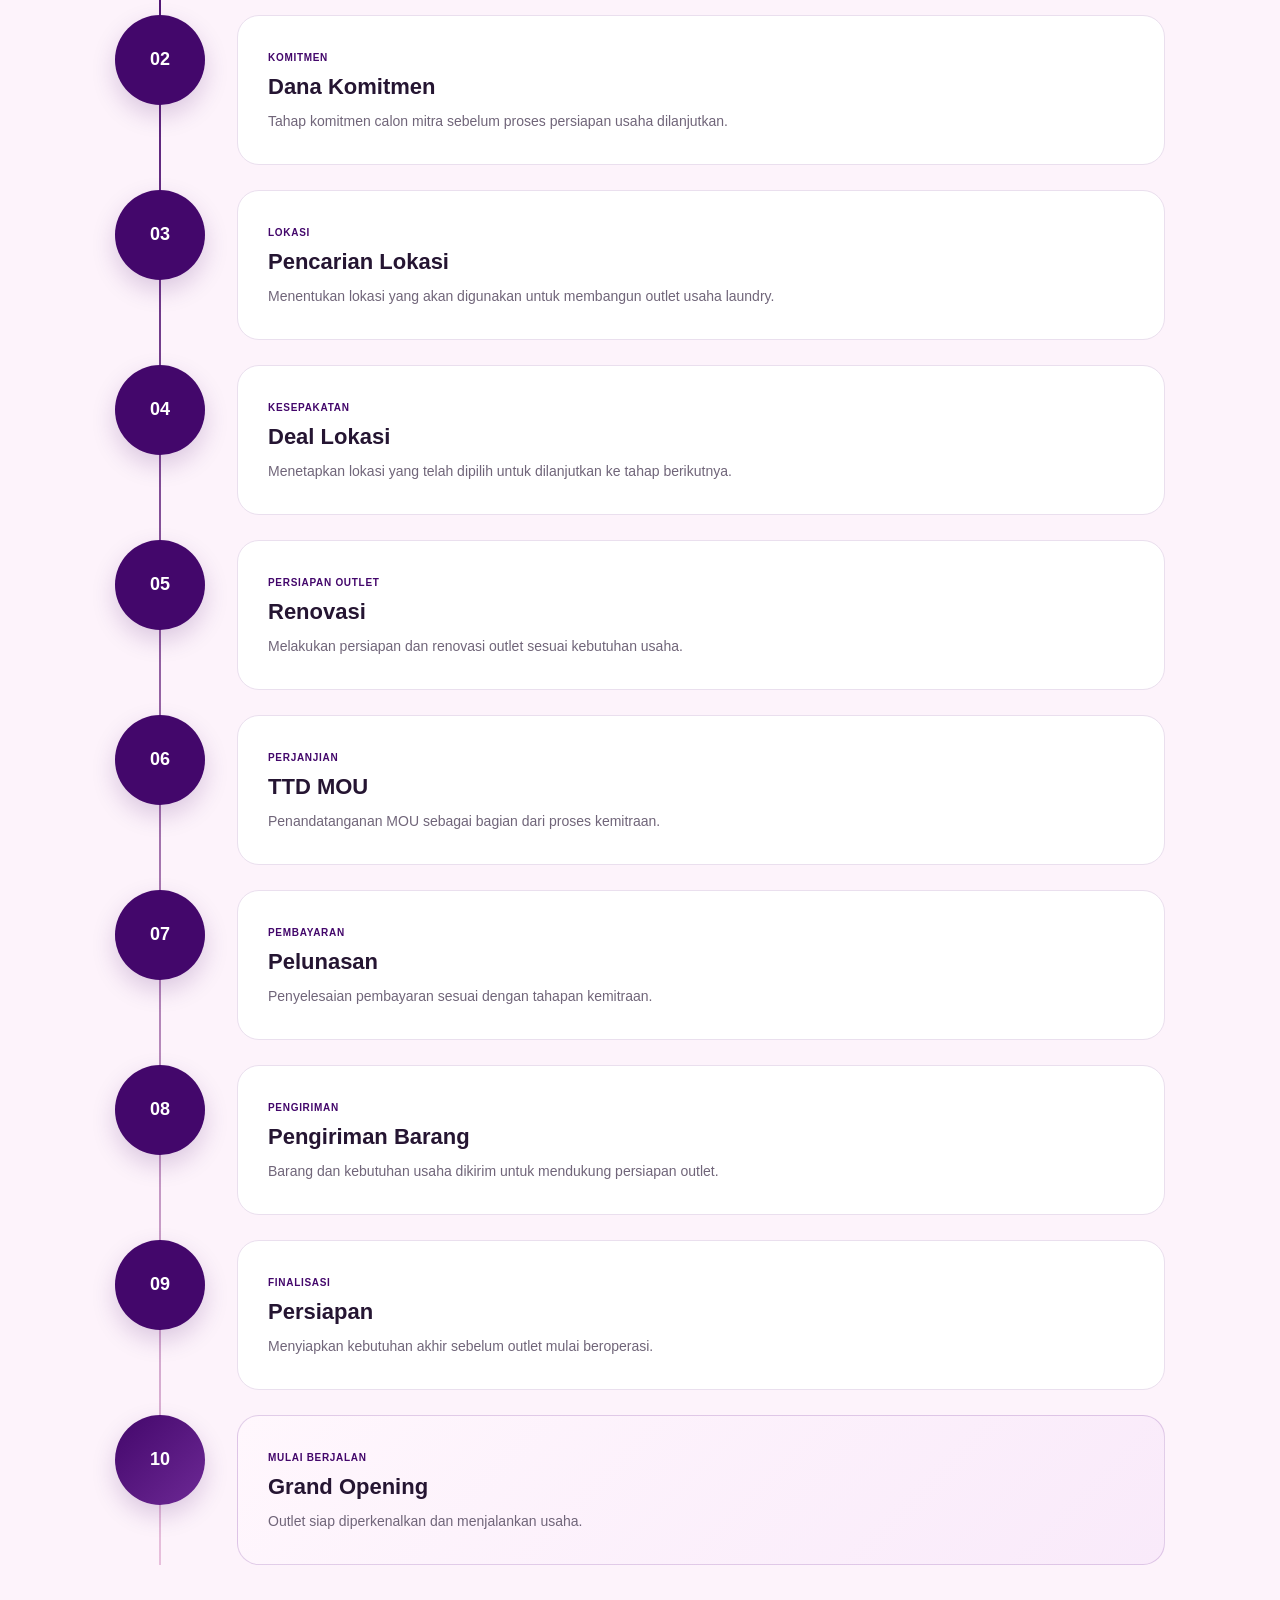
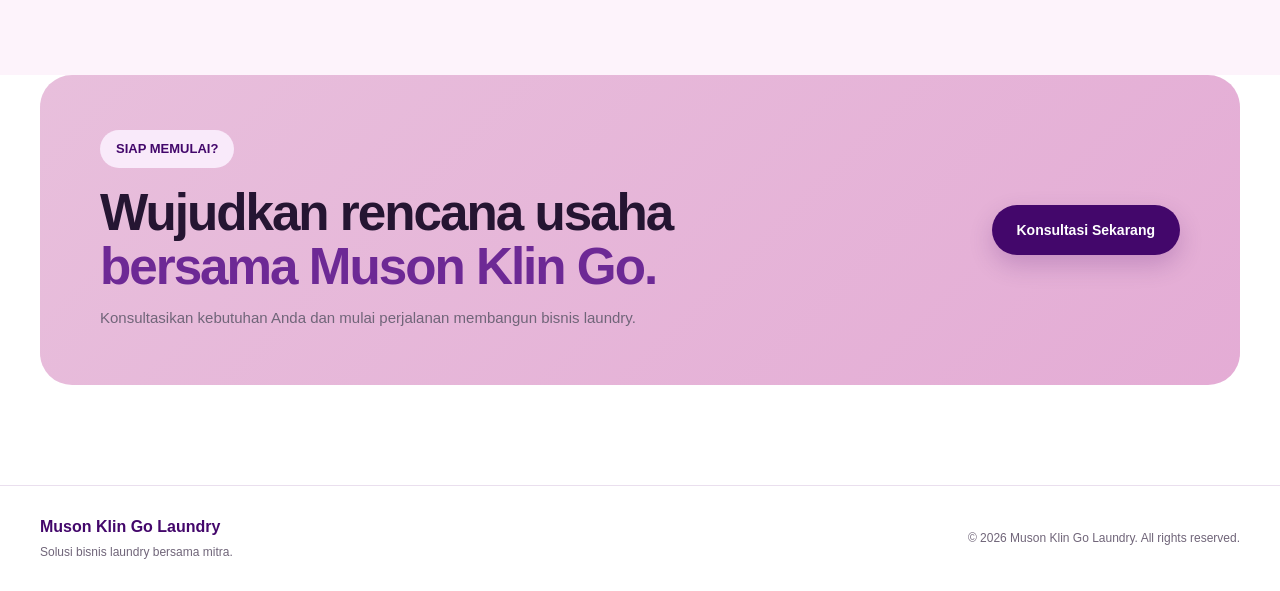
==== commit 33a10777: "Update carakerja.html" ====
--- a/carakerja.html
+++ b/carakerja.html
@@ -97,25 +97,6 @@
                         outlet siap dibuka.
                     </p>
 
-                    <div class="hero-actions">
-
-                        <a
-                            href="https://wa.me/6281385256074?text=Halo%20Muson%20Klin%20Go%2C%20saya%20ingin%20konsultasi%20mengenai%20paket%20usaha%20laundry."
-                            class="btn btn-primary hero-button"
-                            target="_blank"
-                        >
-                            Mulai Konsultasi
-                        </a>
-
-                        <a
-                            href="kemitraan.html"
-                            class="btn btn-outline"
-                        >
-                            Lihat Kemitraan
-                        </a>
-
-                    </div>
-
                 </div>
 
 
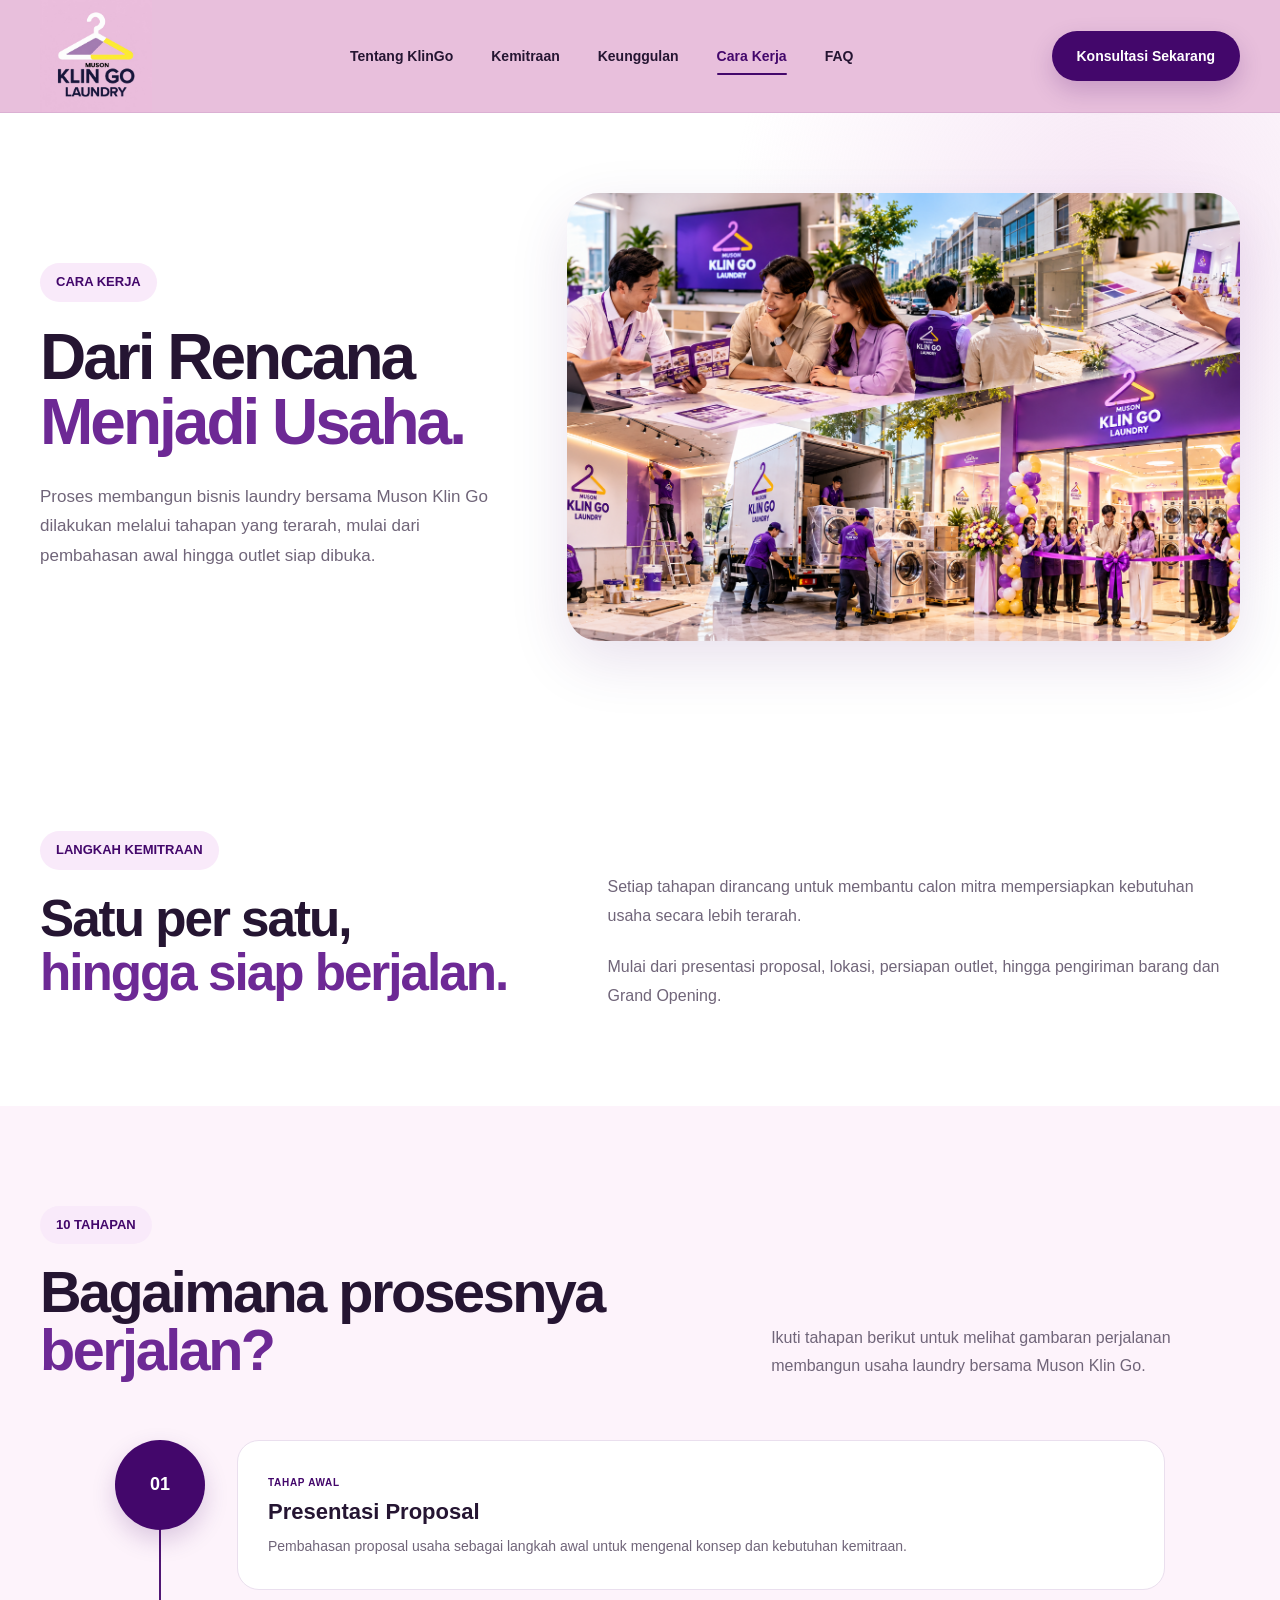
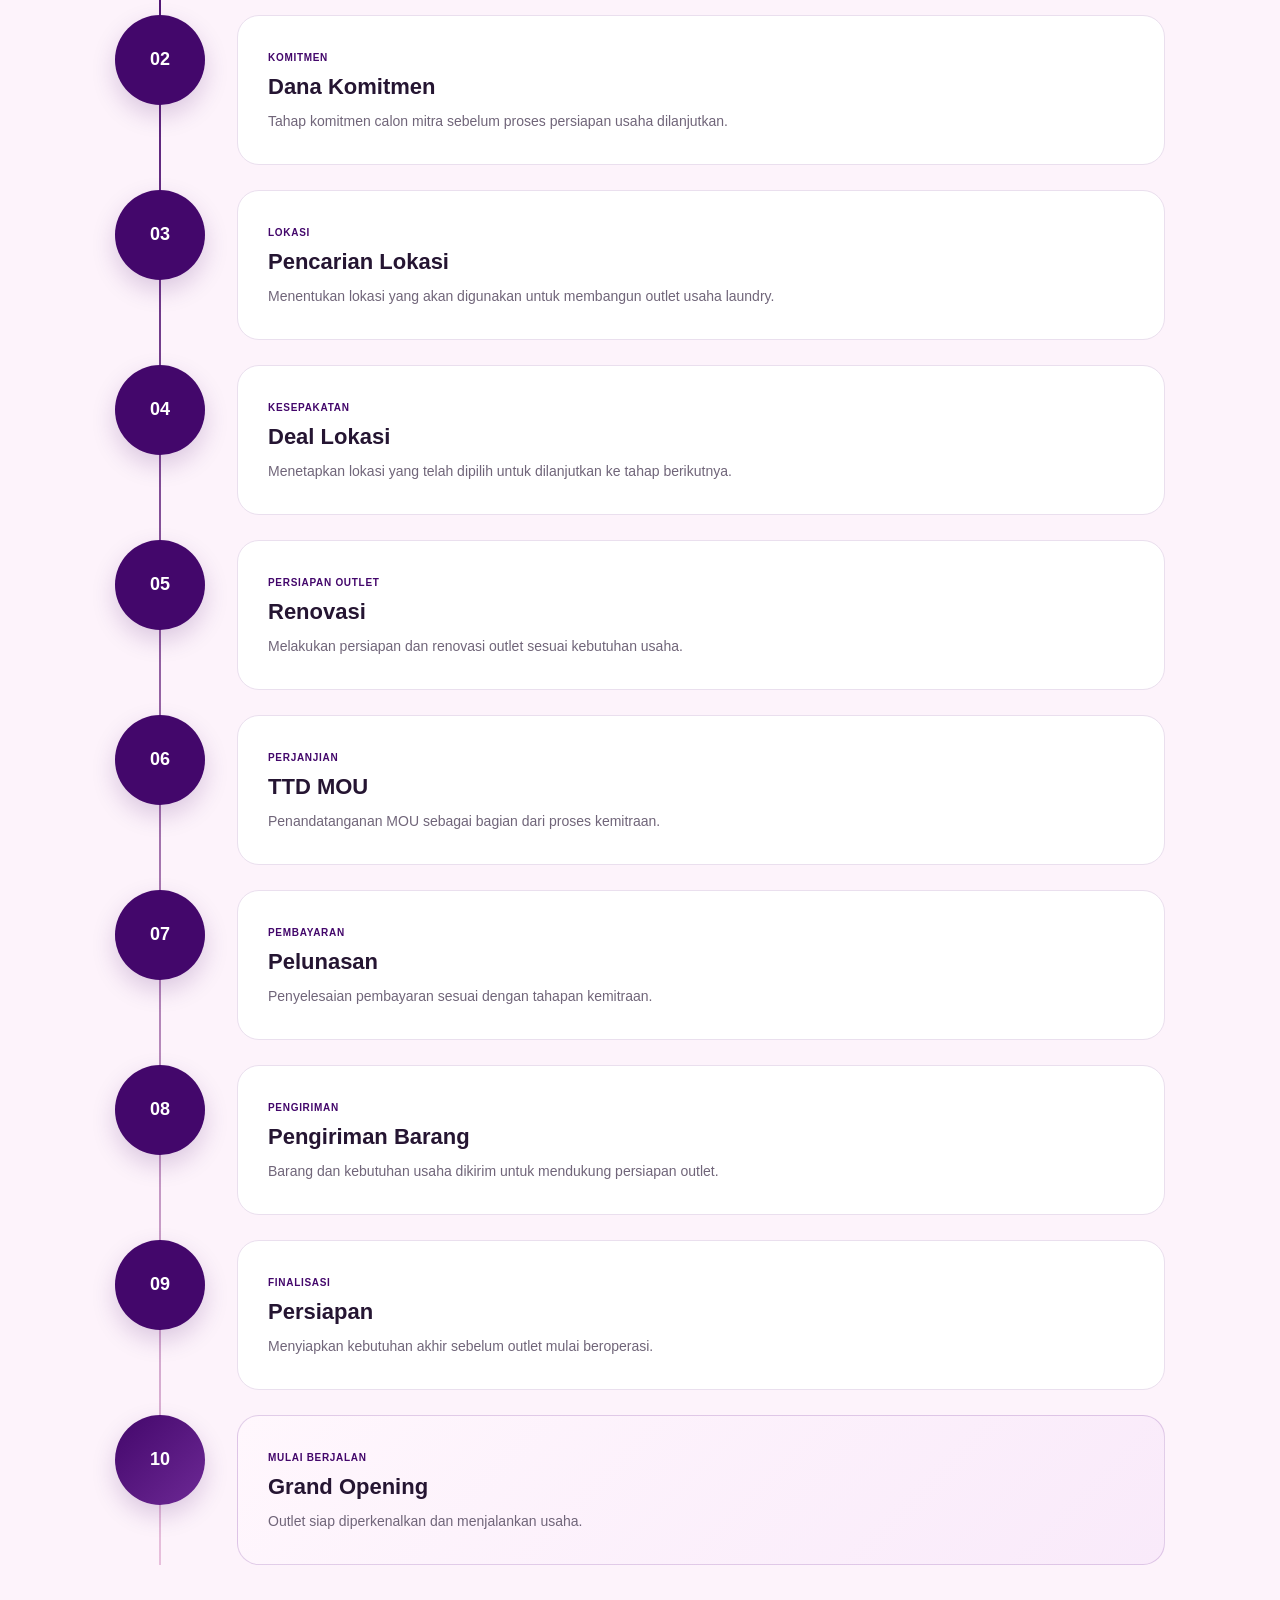
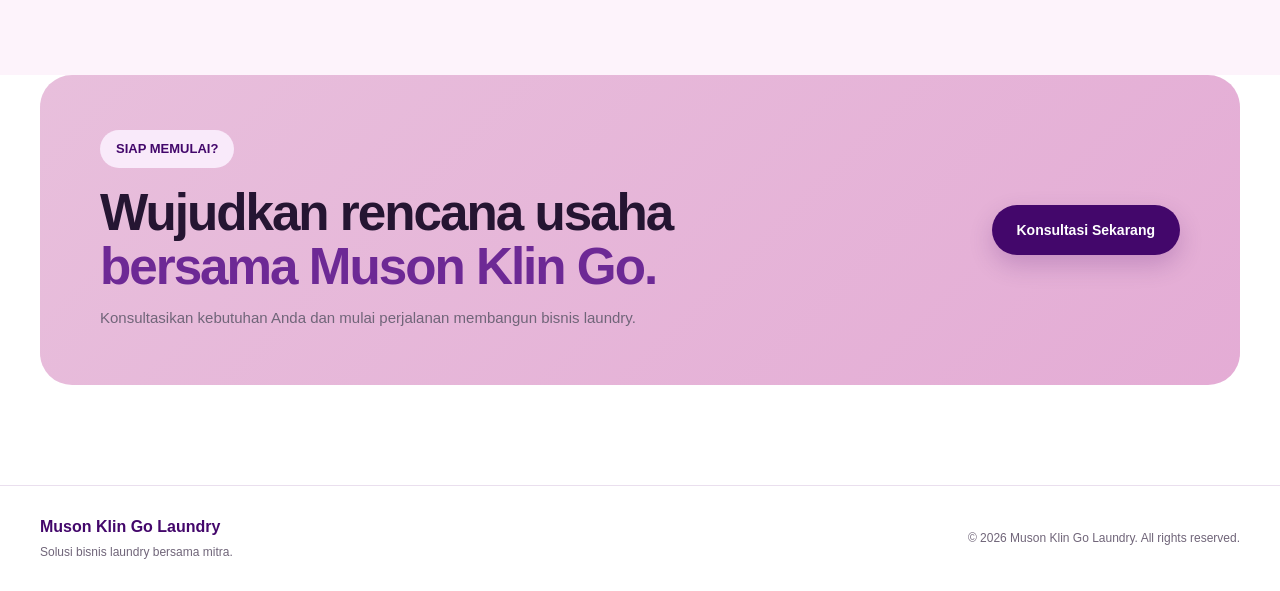
==== commit 32d0a088: "Restore carakerja.html to original state" ====
--- a/carakerja.html
+++ b/carakerja.html
@@ -20,6 +20,7 @@
 
         <div class="container navbar-inner">
 
+            <!-- LOGO -->
             <a href="dashboard.html" class="logo">
                 <img
                     src="assets/muson.jpg"
@@ -27,7 +28,28 @@
                 >
             </a>
 
+
+            <!-- HAMBURGER MOBILE -->
+            <button
+                class="menu-toggle"
+                type="button"
+                aria-label="Buka menu"
+                aria-expanded="false"
+            >
+                ☰
+            </button>
+
+
+            <!-- NAVIGATION -->
             <nav class="nav-menu">
+
+                <button
+                    class="menu-close"
+                    type="button"
+                    aria-label="Tutup menu"
+                >
+                    ×
+                </button>
 
                 <a href="tentang.html">
                     Tentang KlinGo
@@ -51,14 +73,21 @@
 
             </nav>
 
+
+            <!-- CTA NAVBAR -->
             <a
-            href="https://wa.me/6281385256074?text=Halo%20Muson%20Klin%20Go%2C%20saya%20ingin%20konsultasi%20mengenai%20paket%20usaha%20laundry."
-            class="btn btn-primary navbar-button"
-            target="_blank"
-                        >
+                href="https://wa.me/6281385256074?text=Halo%20Muson%20Klin%20Go%2C%20saya%20ingin%20konsultasi%20mengenai%20paket%20usaha%20laundry."
+                class="btn btn-primary navbar-button"
+                target="_blank"
+            >
                 Konsultasi Sekarang
             </a>
+
         </div>
+
+
+        <!-- MOBILE MENU OVERLAY -->
+        <div class="menu-overlay"></div>
 
     </header>
 
@@ -79,6 +108,7 @@
 
             <div class="container process-hero-grid">
 
+                <!-- HERO CONTENT -->
                 <div class="process-hero-content">
 
                     <span class="section-label">
@@ -100,8 +130,7 @@
                 </div>
 
 
-                <!-- IMAGE PLACEHOLDER -->
-
+                <!-- HERO IMAGE -->
                 <div class="process-hero-visual">
 
                     <div class="process-image-wrapper">
@@ -113,28 +142,6 @@
 
                     </div>
 
-                    <div class="floating-process-card">
-
-                        <span class="floating-icon">
-                            ✓
-                        </span>
-
-                        <div>
-                            <small>
-                                PROSES TERARAH
-                            </small>
-
-                            <strong>
-                                Menuju Grand Opening
-                            </strong>
-                        </div>
-
-                    </div>
-
-                </div>
-
-            </div>
-
         </section>
 
 
@@ -159,6 +166,7 @@
                     </h2>
 
                 </div>
+
 
                 <div class="intro-text">
 
@@ -190,6 +198,7 @@
 
             <div class="container">
 
+                <!-- SECTION HEADING -->
                 <div class="section-heading">
 
                     <div>
@@ -215,11 +224,11 @@
 
 
 
+                <!-- TIMELINE -->
                 <div class="timeline">
 
 
                     <!-- 01 -->
-
                     <article class="timeline-item">
 
                         <div class="timeline-number">
@@ -249,7 +258,6 @@
 
 
                     <!-- 02 -->
-
                     <article class="timeline-item">
 
                         <div class="timeline-number">
@@ -278,7 +286,6 @@
 
 
                     <!-- 03 -->
-
                     <article class="timeline-item">
 
                         <div class="timeline-number">
@@ -307,7 +314,6 @@
 
 
                     <!-- 04 -->
-
                     <article class="timeline-item">
 
                         <div class="timeline-number">
@@ -336,7 +342,6 @@
 
 
                     <!-- 05 -->
-
                     <article class="timeline-item">
 
                         <div class="timeline-number">
@@ -365,7 +370,6 @@
 
 
                     <!-- 06 -->
-
                     <article class="timeline-item">
 
                         <div class="timeline-number">
@@ -394,7 +398,6 @@
 
 
                     <!-- 07 -->
-
                     <article class="timeline-item">
 
                         <div class="timeline-number">
@@ -423,7 +426,6 @@
 
 
                     <!-- 08 -->
-
                     <article class="timeline-item">
 
                         <div class="timeline-number">
@@ -452,7 +454,6 @@
 
 
                     <!-- 09 -->
-
                     <article class="timeline-item">
 
                         <div class="timeline-number">
@@ -481,7 +482,6 @@
 
 
                     <!-- 10 -->
-
                     <article class="timeline-item final">
 
                         <div class="timeline-number">
@@ -506,7 +506,6 @@
                         </div>
 
                     </article>
-
 
                 </div>
 
@@ -542,13 +541,14 @@
 
                 </div>
 
-                        <a
-                            href="https://wa.me/6281385256074?text=Halo%20Muson%20Klin%20Go%2C%20saya%20ingin%20konsultasi%20mengenai%20paket%20usaha%20laundry."
-                            class="btn btn-primary hero-button"
-                            target="_blank"
-                        >
-                            Konsultasi Sekarang
-                        </a>
+
+                <a
+                    href="https://wa.me/6281385256074?text=Halo%20Muson%20Klin%20Go%2C%20saya%20ingin%20konsultasi%20mengenai%20paket%20usaha%20laundry."
+                    class="btn btn-primary hero-button"
+                    target="_blank"
+                >
+                    Konsultasi Sekarang
+                </a>
 
             </div>
 
@@ -587,5 +587,12 @@
     </footer>
 
 
+
+    <!-- =====================================================
+         JAVASCRIPT
+    ====================================================== -->
+
+    <script src="script.js"></script>
+
 </body>
 </html>
--- a/carakerja.css
+++ b/carakerja.css
@@ -1,15 +1,14 @@
 /* =========================================================
    MUSON KLIN GO LAUNDRY
    CARA KERJA PAGE
-========================================================= */
+   ========================================================= */
 
 
 /* =========================================================
    VARIABLES
-========================================================= */
+   ========================================================= */
 
 :root {
-
     --primary: #43076b;
     --primary-dark: #2d0649;
     --primary-light: #6d2995;
@@ -29,17 +28,14 @@
 
     --container: 1280px;
 
-    --shadow-sm:
-        0 8px 30px rgba(67, 7, 107, 0.08);
-
-    --shadow-md:
-        0 20px 60px rgba(67, 7, 107, 0.12);
+    --shadow-sm: 0 8px 30px rgba(67, 7, 107, 0.08);
+    --shadow-md: 0 20px 60px rgba(67, 7, 107, 0.12);
 }
 
 
 /* =========================================================
    RESET
-========================================================= */
+   ========================================================= */
 
 * {
     margin: 0;
@@ -52,20 +48,15 @@
 }
 
 body {
-
-    font-family:
-        Inter,
-        "Segoe UI",
-        Arial,
-        sans-serif;
-
+    font-family: Inter, "Segoe UI", Arial, sans-serif;
     color: var(--text);
-
     background: var(--white);
-
     line-height: 1.6;
-
     overflow-x: hidden;
+}
+
+body.menu-open {
+    overflow: hidden;
 }
 
 img {
@@ -78,45 +69,41 @@
     color: inherit;
 }
 
+button {
+    font: inherit;
+}
+
 
 /* =========================================================
    CONTAINER
-========================================================= */
+   ========================================================= */
 
 .container {
-
-    width:
-        min(
-            calc(100% - 80px),
-            var(--container)
-        );
-
+    width: min(calc(100% - 80px), var(--container));
     margin-inline: auto;
 }
 
 
 /* =========================================================
    BUTTON
-========================================================= */
+   ========================================================= */
 
 .btn {
-
     display: inline-flex;
-
     align-items: center;
     justify-content: center;
-
     gap: 9px;
 
     min-height: 50px;
-
     padding: 14px 25px;
 
+    border: none;
     border-radius: 999px;
 
     font-size: 14px;
-
     font-weight: 700;
+
+    cursor: pointer;
 
     transition:
         transform 0.25s ease,
@@ -130,52 +117,38 @@
 }
 
 .btn-primary {
-
     background: var(--primary);
-
     color: var(--white);
 
     box-shadow:
-        0 10px 25px
-        rgba(67, 7, 107, 0.20);
+        0 10px 25px rgba(67, 7, 107, 0.20);
 }
 
 .btn-primary:hover {
-
     background: var(--primary-dark);
 
     box-shadow:
-        0 14px 30px
-        rgba(67, 7, 107, 0.25);
+        0 14px 30px rgba(67, 7, 107, 0.25);
 }
 
 .btn-outline {
-
     background: var(--white);
-
     color: var(--text);
 
-    border:
-        1px solid
-        var(--border);
+    border: 1px solid var(--border);
 }
 
 .btn-outline:hover {
-
     border-color: var(--primary);
-
     color: var(--primary);
 }
 
 .btn-white {
-
     background: var(--white);
-
     color: var(--primary);
 
     box-shadow:
-        0 10px 25px
-        rgba(67, 7, 107, 0.15);
+        0 10px 25px rgba(67, 7, 107, 0.15);
 }
 
 .btn-white:hover {
@@ -185,23 +158,19 @@
 
 /* =========================================================
    NAVBAR
-========================================================= */
+   ========================================================= */
 
 .navbar {
-
     position: relative;
-
-    z-index: 100;
+    z-index: 2000;
 
     background: var(--pink);
 
     border-bottom:
-        1px solid
-        rgba(67, 7, 107, 0.08);
+        1px solid rgba(67, 7, 107, 0.08);
 }
 
 .navbar-inner {
-
     min-height: 112px;
 
     display: grid;
@@ -217,12 +186,12 @@
 }
 
 
-/* LOGO */
+/* =========================================================
+   LOGO
+   ========================================================= */
 
 .logo {
-
     display: flex;
-
     align-items: center;
     justify-content: center;
 
@@ -233,7 +202,6 @@
 }
 
 .logo img {
-
     width: 112px;
     height: 112px;
 
@@ -243,103 +211,108 @@
 }
 
 
-/* NAVIGATION */
+/* =========================================================
+   NAVIGATION
+   ========================================================= */
 
 .nav-menu {
-
     display: flex;
-
     align-items: center;
-
     justify-content: center;
 
     gap: 38px;
 
     white-space: nowrap;
+    min-width: 0;
 }
 
 .nav-menu a {
-
     position: relative;
 
     color: var(--text);
 
     font-size: 14px;
-
     font-weight: 600;
 
-    transition:
-        color 0.25s ease;
+    transition: color 0.25s ease;
 }
 
 .nav-menu a::after {
-
     content: "";
 
     position: absolute;
 
     left: 0;
-
     bottom: -8px;
 
     width: 0;
-
     height: 2px;
 
     border-radius: 999px;
 
     background: var(--primary);
 
-    transition:
-        width 0.25s ease;
+    transition: width 0.25s ease;
 }
 
 .nav-menu a:hover {
-
     color: var(--primary);
 }
 
 .nav-menu a:hover::after {
-
     width: 100%;
 }
 
-
-/* ACTIVE */
-
 .nav-menu a.active {
-
     color: var(--primary);
-
     font-weight: 700;
 }
 
 .nav-menu a.active::after {
-
     width: 100%;
 }
 
 
-/* NAVBAR CTA */
+/* =========================================================
+   NAVBAR CTA
+   ========================================================= */
 
 .navbar-button {
-
     flex-shrink: 0;
-
     white-space: nowrap;
+
+    min-height: 50px;
+    padding: 14px 25px;
+}
+
+
+/* =========================================================
+   MOBILE MENU CONTROLS
+   ========================================================= */
+
+.menu-toggle,
+.menu-close {
+    display: none;
+}
+
+
+/* =========================================================
+   OVERLAY
+   ========================================================= */
+
+.menu-overlay {
+    display: none;
 }
 
 
 /* =========================================================
    SECTION LABEL
-========================================================= */
+   ========================================================= */
 
 .section-label {
-
     width: fit-content;
 
     display: inline-flex;
-
     align-items: center;
 
     padding: 9px 16px;
@@ -347,42 +320,33 @@
     border-radius: 999px;
 
     background: var(--pink-light);
-
     color: var(--primary);
 
     font-size: 13px;
-
     font-weight: 700;
 }
 
 
 /* =========================================================
    HERO
-========================================================= */
+   ========================================================= */
 
 .process-hero {
-
     position: relative;
-
     overflow: hidden;
 
-    padding:
-        80px 0
-        95px;
+    padding: 80px 0 95px;
 
     background:
-
         radial-gradient(
             circle at 88% 18%,
             rgba(235, 198, 232, 0.45),
             transparent 32%
         ),
-
         var(--white);
 }
 
 .process-hero-grid {
-
     display: grid;
 
     grid-template-columns:
@@ -395,46 +359,36 @@
 }
 
 
-/* HERO CONTENT */
+/* =========================================================
+   HERO CONTENT
+   ========================================================= */
 
 .process-hero-content {
-
     position: relative;
-
     z-index: 2;
 }
 
 .process-hero-content h1 {
-
     max-width: 620px;
 
     margin-top: 23px;
 
     color: var(--text);
 
-    font-size:
-        clamp(
-            48px,
-            5vw,
-            70px
-        );
+    font-size: clamp(48px, 5vw, 70px);
 
     line-height: 1.02;
-
     letter-spacing: -3px;
 
     font-weight: 800;
 }
 
 .process-hero-content h1 span {
-
     display: block;
-
     color: var(--primary-light);
 }
 
 .process-hero-content > p {
-
     max-width: 550px;
 
     margin-top: 26px;
@@ -442,47 +396,40 @@
     color: var(--text-muted);
 
     font-size: 17px;
-
     line-height: 1.75;
 }
 
 
-/* HERO ACTIONS */
+/* =========================================================
+   HERO ACTIONS
+   ========================================================= */
 
 .hero-actions {
-
     display: flex;
-
     align-items: center;
 
     gap: 14px;
-
     margin-top: 32px;
 }
 
 .hero-actions .btn {
-
     min-height: 55px;
 }
 
 
 /* =========================================================
    HERO IMAGE
-========================================================= */
+   ========================================================= */
 
 .process-hero-visual {
-
     position: relative;
 
     display: flex;
-
     align-items: center;
-
     justify-content: center;
 }
 
 .process-image-wrapper {
-
     position: relative;
 
     width: 100%;
@@ -491,8 +438,7 @@
 
     border-radius: 32px;
 
-    box-shadow:
-        var(--shadow-md);
+    box-shadow: var(--shadow-md);
 
     background:
         linear-gradient(
@@ -503,7 +449,6 @@
 }
 
 .process-image-wrapper img {
-
     width: 100%;
 
     aspect-ratio: 1536 / 1024;
@@ -512,66 +457,57 @@
 }
 
 
-/* FLOATING CARD */
+/* =========================================================
+   FLOATING CARD
+   ========================================================= */
 
 .floating-process-card {
-
     position: absolute;
 
     left: -28px;
-
     bottom: 30px;
 
     display: flex;
-
     align-items: center;
 
     gap: 12px;
 
-    padding:
-        14px 19px;
+    padding: 14px 19px;
 
     border-radius: 18px;
 
     background: var(--white);
 
     box-shadow:
-        0 15px 35px
-        rgba(67, 7, 107, 0.13);
+        0 15px 35px rgba(67, 7, 107, 0.13);
 }
 
 .floating-icon {
-
     width: 38px;
     height: 38px;
 
     display: flex;
-
     align-items: center;
     justify-content: center;
 
     border-radius: 50%;
 
     background: var(--pink-light);
-
     color: var(--primary);
 
     font-weight: 800;
 }
 
 .floating-process-card small {
-
     display: block;
 
     color: var(--primary);
 
     font-size: 9px;
-
     font-weight: 700;
 }
 
 .floating-process-card strong {
-
     display: block;
 
     margin-top: 2px;
@@ -584,18 +520,15 @@
 
 /* =========================================================
    INTRO
-========================================================= */
+   ========================================================= */
 
 .process-intro {
-
-    padding:
-        95px 0;
+    padding: 95px 0;
 
     background: var(--white);
 }
 
 .process-intro-grid {
-
     display: grid;
 
     grid-template-columns:
@@ -608,71 +541,54 @@
 }
 
 .intro-title h2 {
-
     max-width: 570px;
 
     margin-top: 22px;
 
     color: var(--text);
 
-    font-size:
-        clamp(
-            40px,
-            4vw,
-            56px
-        );
+    font-size: clamp(40px, 4vw, 56px);
 
     line-height: 1.05;
-
     letter-spacing: -2px;
 
     font-weight: 800;
 }
 
 .intro-title h2 span {
-
     display: block;
-
     color: var(--primary-light);
 }
 
 .intro-text {
-
     padding-top: 42px;
 }
 
 .intro-text p {
-
     max-width: 680px;
 
     color: var(--text-muted);
 
     font-size: 16px;
-
     line-height: 1.8;
 }
 
 .intro-text p + p {
-
     margin-top: 22px;
 }
 
 
 /* =========================================================
    PROCESS SECTION
-========================================================= */
+   ========================================================= */
 
 .process-section {
-
-    padding:
-        100px 0
-        110px;
+    padding: 100px 0 110px;
 
     background: var(--pink-soft);
 }
 
 .section-heading {
-
     display: grid;
 
     grid-template-columns:
@@ -687,50 +603,39 @@
 }
 
 .section-heading h2 {
-
     max-width: 680px;
 
     margin-top: 20px;
 
     color: var(--text);
 
-    font-size:
-        clamp(
-            40px,
-            4.5vw,
-            60px
-        );
+    font-size: clamp(40px, 4.5vw, 60px);
 
     line-height: 1;
-
     letter-spacing: -2.5px;
 
     font-weight: 800;
 }
 
 .section-heading h2 span {
-
     color: var(--primary-light);
 }
 
 .section-heading > p {
-
     max-width: 510px;
 
     color: var(--text-muted);
 
     font-size: 16px;
-
     line-height: 1.75;
 }
 
 
 /* =========================================================
    TIMELINE
-========================================================= */
+   ========================================================= */
 
 .timeline {
-
     position: relative;
 
     max-width: 1050px;
@@ -739,15 +644,12 @@
 }
 
 .timeline::before {
-
     content: "";
 
     position: absolute;
 
     top: 0;
-
     bottom: 0;
-
     left: 44px;
 
     width: 2px;
@@ -761,10 +663,11 @@
 }
 
 
-/* ITEM */
+/* =========================================================
+   TIMELINE ITEM
+   ========================================================= */
 
 .timeline-item {
-
     position: relative;
 
     display: grid;
@@ -779,55 +682,48 @@
 }
 
 .timeline-item:last-child {
-
     padding-bottom: 0;
 }
 
 
-/* NUMBER */
+/* =========================================================
+   TIMELINE NUMBER
+   ========================================================= */
 
 .timeline-number {
-
     position: relative;
-
     z-index: 2;
 
     width: 90px;
     height: 90px;
 
     display: flex;
-
     align-items: center;
     justify-content: center;
 
     border-radius: 50%;
 
     background: var(--primary);
-
     color: var(--white);
 
     font-size: 18px;
-
     font-weight: 800;
 
     box-shadow:
-        0 10px 25px
-        rgba(67, 7, 107, 0.18);
-}
-
-
-/* CONTENT */
+        0 10px 25px rgba(67, 7, 107, 0.18);
+}
+
+
+/* =========================================================
+   TIMELINE CONTENT
+   ========================================================= */
 
 .timeline-content {
-
     min-height: 150px;
 
-    padding:
-        27px 30px;
-
-    border:
-        1px solid
-        var(--border);
+    padding: 27px 30px;
+
+    border: 1px solid var(--border);
 
     border-radius: 22px;
 
@@ -839,40 +735,32 @@
 }
 
 .timeline-content:hover {
-
-    transform:
-        translateX(5px);
-
-    box-shadow:
-        var(--shadow-sm);
+    transform: translateX(5px);
+
+    box-shadow: var(--shadow-sm);
 }
 
 .timeline-content > span {
-
     color: var(--primary);
 
     font-size: 10px;
-
     font-weight: 800;
 
     letter-spacing: 0.7px;
 }
 
 .timeline-content h3 {
-
     margin-top: 5px;
 
     color: var(--text);
 
     font-size: 22px;
-
     line-height: 1.3;
 
     font-weight: 700;
 }
 
 .timeline-content p {
-
     max-width: 700px;
 
     margin-top: 8px;
@@ -880,15 +768,15 @@
     color: var(--text-muted);
 
     font-size: 14px;
-
     line-height: 1.7;
 }
 
 
-/* FINAL */
+/* =========================================================
+   FINAL TIMELINE ITEM
+   ========================================================= */
 
 .timeline-item.final .timeline-number {
-
     background:
         linear-gradient(
             135deg,
@@ -898,7 +786,6 @@
 }
 
 .timeline-item.final .timeline-content {
-
     background:
         linear-gradient(
             135deg,
@@ -913,29 +800,22 @@
 
 /* =========================================================
    CTA
-========================================================= */
+   ========================================================= */
 
 .process-cta {
-
-    padding:
-        0 0
-        100px;
+    padding: 0 0 100px;
 
     background: var(--white);
 }
 
 .cta-box {
-
     display: flex;
-
     align-items: center;
-
     justify-content: space-between;
 
     gap: 50px;
 
-    padding:
-        55px 60px;
+    padding: 55px 60px;
 
     border-radius: 32px;
 
@@ -948,36 +828,26 @@
 }
 
 .cta-box h2 {
-
     max-width: 780px;
 
     margin-top: 18px;
 
     color: var(--text);
 
-    font-size:
-        clamp(
-            34px,
-            4vw,
-            52px
-        );
+    font-size: clamp(34px, 4vw, 52px);
 
     line-height: 1.05;
-
     letter-spacing: -2px;
 
     font-weight: 800;
 }
 
 .cta-box h2 span {
-
     display: block;
-
     color: var(--primary-light);
 }
 
 .cta-box p {
-
     margin-top: 12px;
 
     color: var(--text-muted);
@@ -986,69 +856,73 @@
 }
 
 .cta-box .btn {
-
     flex-shrink: 0;
 }
 
 
 /* =========================================================
-   FOOTER STANDARD
-========================================================= */
+   FOOTER
+   ========================================================= */
 
 .footer {
-
     background: #ffffff;
 
     border-top:
-        1px solid
-        #eadfee;
+        1px solid #eadfee;
 }
 
 .footer-inner {
-
     min-height: 105px;
 
     display: flex;
-
     align-items: center;
-
     justify-content: space-between;
 
     gap: 30px;
 }
 
 .footer strong {
-
     display: block;
 
     color: #43076b;
 
     font-size: 16px;
-
     font-weight: 800;
 }
 
 .footer p {
-
     color: #706579;
-
     font-size: 12px;
 }
 
 .footer-inner > div p {
-
     margin-top: 3px;
 }
 
 .footer-copy {
-
     text-align: right;
 }
 
 
 /* =========================================================
-   RESPONSIVE
-========================================================= */
+   TABLET / LAPTOP
+   ========================================================= */
+
+@media (max-width: 1200px) {
+
+    .container {
+        width: min(calc(100% - 48px), var(--container));
+    }
+
+    .navbar-inner {
+        column-gap: 30px;
+    }
+
+    .nav-menu {
+        gap: 28px;
+    }
+}
+
 
 @media (max-width: 1100px) {
 
@@ -1057,7 +931,11 @@
     }
 
     .nav-menu {
-        gap: 24px;
+        gap: 22px;
+    }
+
+    .nav-menu a {
+        font-size: 13px;
     }
 
     .process-hero-grid {
@@ -1074,640 +952,540 @@
 }
 
 
+/* =========================================================
+   TABLET
+   ========================================================= */
+
 @media (max-width: 900px) {
 
     .navbar-inner {
-
         min-height: 90px;
-
         column-gap: 20px;
     }
 
     .logo,
     .logo img {
-
         width: 90px;
         height: 90px;
     }
 
     .nav-menu {
-
-        gap: 16px;
+        gap: 15px;
     }
 
     .nav-menu a {
-
         font-size: 12px;
     }
 
     .navbar-button {
-
-        padding:
-            13px 18px;
-
+        padding: 13px 18px;
         font-size: 12px;
     }
 
 
+    /* HERO */
+
     .process-hero {
-
-        padding:
-            65px 0
-            80px;
+        padding: 65px 0 80px;
     }
 
     .process-hero-grid {
-
         grid-template-columns: 1fr;
     }
 
     .process-hero-content {
-
         max-width: 720px;
     }
 
 
+    /* INTRO */
+
     .process-intro-grid {
-
         grid-template-columns: 1fr;
-
         gap: 30px;
     }
 
     .intro-text {
-
         padding-top: 0;
     }
 
 
+    /* HEADING */
+
     .section-heading {
-
         grid-template-columns: 1fr;
-
         gap: 25px;
     }
 
 
+    /* FLOATING CARD */
+
     .floating-process-card {
-
         left: 20px;
     }
 
 
+    /* CTA */
+
     .cta-box {
-
         flex-direction: column;
-
         align-items: flex-start;
     }
 }
 
 
+/* =========================================================
+   MOBILE HEADER
+   ========================================================= */
+
 @media (max-width: 700px) {
 
     .container {
-
-        width:
-            min(
-                calc(100% - 32px),
-                var(--container)
-            );
+        width: calc(100% - 24px);
     }
 
 
     /* NAVBAR */
 
+    .navbar {
+        min-height: auto;
+
+        padding: 10px 0 8px;
+
+        z-index: 2000;
+    }
+
     .navbar-inner {
-
+        width: calc(100% - 24px);
+
+        min-height: 0;
+
+        display: flex;
+        align-items: center;
+        justify-content: space-between;
+
+        padding: 0;
+
+        margin-inline: auto;
+    }
+
+
+    /* LOGO */
+
+    .logo {
+        width: 62px;
+        height: 62px;
+    }
+
+    .logo img {
+        width: 62px;
+        height: 62px;
+    }
+
+
+    /* HAMBURGER */
+
+    .menu-toggle {
+        width: 42px;
+        height: 42px;
+
+        display: flex;
+        align-items: center;
+        justify-content: center;
+
+        margin-left: auto;
+
+        border: none;
+        border-radius: 10px;
+
+        background: var(--primary);
+        color: var(--white);
+
+        font-size: 28px;
+        line-height: 1;
+
+        cursor: pointer;
+    }
+
+
+    /* CTA HIDDEN ON MOBILE */
+
+    .navbar-button {
+        display: none;
+    }
+
+
+    /* MOBILE SIDE MENU */
+
+    .nav-menu {
+        position: fixed;
+
+        top: 0;
+        right: 0;
+
+        width: min(82vw, 340px);
+        height: 100dvh;
+
+        padding: 90px 25px 30px;
+
+        display: flex;
+        flex-direction: column;
+        align-items: stretch;
+        justify-content: flex-start;
+
+        gap: 0;
+
+        background: var(--primary);
+
+        box-shadow:
+            -15px 0 40px rgba(0, 0, 0, 0.18);
+
+        transform: translateX(100%);
+
+        visibility: hidden;
+
+        transition:
+            transform 0.3s ease,
+            visibility 0.3s ease;
+
+        overflow-y: auto;
+
+        z-index: 2100;
+    }
+
+    .nav-menu.active {
+        transform: translateX(0);
+        visibility: visible;
+    }
+
+
+    /* CLOSE BUTTON */
+
+    .menu-close {
+        position: absolute;
+
+        top: 18px;
+        right: 20px;
+
+        width: 42px;
+        height: 42px;
+
+        display: flex;
+        align-items: center;
+        justify-content: center;
+
+        border: 1px solid rgba(255, 255, 255, 0.25);
+        border-radius: 50%;
+
+        background: transparent;
+        color: var(--white);
+
+        font-size: 28px;
+        line-height: 1;
+
+        cursor: pointer;
+    }
+
+
+    /* MENU LINKS */
+
+    .nav-menu a {
+        display: block;
+
+        width: 100%;
+
+        padding: 15px 4px;
+
+        border-bottom:
+            1px solid rgba(255, 255, 255, 0.12);
+
+        color: var(--white);
+
+        font-size: 18px;
+        font-weight: 600;
+
+        white-space: normal;
+    }
+
+    .nav-menu a:hover {
+        color: var(--pink);
+    }
+
+    .nav-menu a.active {
+        color: var(--white);
+        font-weight: 700;
+    }
+
+    .nav-menu a::after {
+        display: none;
+    }
+
+
+    /* OVERLAY */
+
+    .menu-overlay {
+        position: fixed;
+
+        inset: 0;
+
+        display: block;
+
+        background: rgba(20, 8, 27, 0.55);
+
+        opacity: 0;
+        visibility: hidden;
+
+        pointer-events: none;
+
+        transition:
+            opacity 0.3s ease,
+            visibility 0.3s ease;
+
+        z-index: 2050;
+    }
+
+    .menu-overlay.active {
+        opacity: 1;
+        visibility: visible;
+
+        pointer-events: auto;
+    }
+
+
+    /* =====================================================
+       HERO
+       ===================================================== */
+
+    .process-hero {
+        padding: 50px 0 70px;
+    }
+
+    .process-hero-content h1 {
+        font-size: 43px;
+        letter-spacing: -2px;
+    }
+
+    .process-hero-content > p {
+        font-size: 15px;
+    }
+
+    .hero-actions {
+        flex-wrap: wrap;
+    }
+
+
+    /* =====================================================
+       INTRO
+       ===================================================== */
+
+    .process-intro {
+        padding: 75px 0;
+    }
+
+    .intro-title h2 {
+        font-size: 40px;
+        letter-spacing: -1.5px;
+    }
+
+
+    /* =====================================================
+       PROCESS
+       ===================================================== */
+
+    .process-section {
+        padding: 75px 0;
+    }
+
+    .section-heading h2 {
+        font-size: 40px;
+        letter-spacing: -1.5px;
+    }
+
+
+    /* TIMELINE */
+
+    .timeline::before {
+        left: 25px;
+    }
+
+    .timeline-item {
+        grid-template-columns: 52px 1fr;
+        gap: 18px;
+    }
+
+    .timeline-number {
+        width: 52px;
+        height: 52px;
+
+        font-size: 12px;
+    }
+
+    .timeline-content {
         min-height: auto;
 
-        padding:
-            12px 0;
-
-        grid-template-columns:
-            auto
-            auto;
-
-        justify-content: space-between;
-
-        row-gap: 15px;
+        padding: 22px 20px;
+
+        border-radius: 18px;
+    }
+
+    .timeline-content h3 {
+        font-size: 18px;
+    }
+
+    .timeline-content p {
+        font-size: 13px;
+    }
+
+
+    /* =====================================================
+       IMAGE
+       ===================================================== */
+
+    .process-image-wrapper {
+        border-radius: 22px;
+    }
+
+    .floating-process-card {
+        position: relative;
+
+        left: auto;
+        bottom: auto;
+
+        width: fit-content;
+
+        margin-top: 15px;
+    }
+
+
+    /* =====================================================
+       CTA
+       ===================================================== */
+
+    .process-cta {
+        padding-bottom: 70px;
+    }
+
+    .cta-box {
+        padding: 38px 28px;
+    }
+
+    .cta-box h2 {
+        font-size: 38px;
+    }
+
+
+    /* =====================================================
+       FOOTER
+       ===================================================== */
+
+    .footer-inner {
+        min-height: auto;
+
+        padding: 25px 0;
+
+        flex-direction: column;
+
+        align-items: flex-start;
+
+        gap: 8px;
+    }
+
+    .footer-copy {
+        text-align: left;
+    }
+}
+
+
+/* =========================================================
+   SMALL MOBILE
+   ========================================================= */
+
+@media (max-width: 480px) {
+
+    .process-hero-content h1 {
+        font-size: 38px;
+    }
+
+    .hero-actions {
+        flex-direction: column;
+        align-items: stretch;
+    }
+
+    .hero-actions .btn {
+        width: 100%;
+    }
+
+    .section-heading h2 {
+        font-size: 35px;
+    }
+
+    .intro-title h2 {
+        font-size: 35px;
+    }
+
+    .cta-box h2 {
+        font-size: 35px;
+    }
+}
+
+
+/* =========================================================
+   VERY SMALL MOBILE
+   ========================================================= */
+
+@media (max-width: 380px) {
+
+    .navbar-inner {
+        width: calc(100% - 20px);
     }
 
     .logo,
     .logo img {
-
-        width: 72px;
-        height: 72px;
+        width: 58px;
+        height: 58px;
+    }
+
+    .menu-toggle {
+        width: 40px;
+        height: 40px;
+
+        font-size: 26px;
     }
 
     .nav-menu {
-
-        grid-column:
-            1 / -1;
-
-        grid-row: 2;
-
-        width: 100%;
-
-        justify-content:
-            flex-start;
-
-        overflow-x: auto;
-
-        padding-bottom: 5px;
-
-        gap: 24px;
+        width: 84vw;
+        padding-left: 22px;
+        padding-right: 22px;
     }
 
     .nav-menu a {
-
-        flex-shrink: 0;
-
-        font-size: 12px;
-    }
-
-    .navbar-button {
-
-        min-height: 42px;
-
-        padding:
-            0 16px;
-
-        font-size: 12px;
-    }
-
-
-    /* HERO */
-
-    .process-hero {
-
-        padding:
-            50px 0
-            70px;
-    }
-
-    .process-hero-content h1 {
-
-        font-size: 43px;
-
-        letter-spacing: -2px;
-    }
-
-    .process-hero-content > p {
-
-        font-size: 15px;
-    }
-
-    .hero-actions {
-
-        flex-wrap: wrap;
-    }
-
-
-    /* INTRO */
-
-    .process-intro {
-
-        padding:
-            75px 0;
-    }
-
-    .intro-title h2 {
-
-        font-size: 40px;
-
-        letter-spacing: -1.5px;
-    }
-
-
-    /* PROCESS */
-
-    .process-section {
-
-        padding:
-            75px 0;
-    }
-
-    .section-heading h2 {
-
-        font-size: 40px;
-
-        letter-spacing: -1.5px;
-    }
-
+        font-size: 17px;
+    }
+
+    .timeline-item {
+        grid-template-columns: 46px 1fr;
+        gap: 14px;
+    }
 
     .timeline::before {
-
-        left: 25px;
-    }
-
-    .timeline-item {
-
-        grid-template-columns:
-            52px
-            1fr;
-
-        gap: 18px;
+        left: 22px;
     }
 
     .timeline-number {
-
-        width: 52px;
-        height: 52px;
-
-        font-size: 12px;
+        width: 46px;
+        height: 46px;
+        font-size: 11px;
     }
 
     .timeline-content {
-
-        min-height: auto;
-
-        padding:
-            22px 20px;
-
-        border-radius: 18px;
+        padding: 18px 16px;
     }
 
     .timeline-content h3 {
-
-        font-size: 18px;
+        font-size: 17px;
     }
 
     .timeline-content p {
-
-        font-size: 13px;
-    }
-
-
-    /* IMAGE */
-
-    .process-image-wrapper {
-
-        border-radius: 22px;
-    }
-
-    .floating-process-card {
-
-        position: relative;
-
-        left: auto;
-
-        bottom: auto;
-
-        width: fit-content;
-
-        margin-top: 15px;
-    }
-
-
-    /* CTA */
-
-    .process-cta {
-
-        padding-bottom: 70px;
-    }
-
-    .cta-box {
-
-        padding:
-            38px 28px;
-    }
-
-    .cta-box h2 {
-
-        font-size: 38px;
-    }
-
-
-    /* FOOTER */
-
-    .footer-inner {
-
-        min-height: auto;
-
-        padding:
-            25px 0;
-
-        flex-direction: column;
-
-        align-items: flex-start;
-
-        gap: 8px;
-    }
-
-    .footer-copy {
-
-        text-align: left;
-    }
-}
-
-
-@media (max-width: 480px) {
-
-    .process-hero-content h1 {
-
-        font-size: 38px;
-    }
-
-    .hero-actions {
-
-        flex-direction: column;
-
-        align-items: stretch;
-    }
-
-    .hero-actions .btn {
-
-        width: 100%;
-    }
-
-    .section-heading h2 {
-
-        font-size: 35px;
-    }
-
-    .intro-title h2 {
-
-        font-size: 35px;
-    }
-
-    .cta-box h2 {
-
-        font-size: 35px;
-    }
-
-    /* =====================================================
-   MOBILE HEADER - STANDARD SEMUA HALAMAN
-   ===================================================== */
-
-@media (max-width: 700px) {
-
-  .navbar {
-    min-height: auto;
-    padding: 12px 0 14px;
-  }
-
-  .navbar-inner {
-    width: min(calc(100% - 24px), var(--container));
-    display: grid;
-    grid-template-columns: auto 1fr;
-    grid-template-areas:
-      "logo button"
-      "menu menu";
-    align-items: center;
-    column-gap: 12px;
-    row-gap: 12px;
-  }
-
-  /* LOGO */
-  .logo {
-    grid-area: logo;
-    display: flex;
-    align-items: center;
-  }
-
-  .logo img {
-    width: 68px;
-    height: 68px;
-    object-fit: cover;
-  }
-
-  /* TOMBOL NAVBAR */
-  .navbar-button {
-    grid-area: button;
-    justify-self: end;
-
-    padding: 11px 16px;
-    min-height: 40px;
-
-    font-size: 11px;
-    line-height: 1;
-    white-space: nowrap;
-    border-radius: 999px;
-  }
-
-  /* MENU */
-  .nav-menu {
-    grid-area: menu;
-
-    width: 100%;
-
-    display: grid;
-    grid-template-columns: repeat(3, 1fr);
-    gap: 7px 4px;
-
-    justify-content: initial;
-    align-items: center;
-
-    overflow: visible;
-  }
-
-  .nav-menu a {
-    display: flex;
-    align-items: center;
-    justify-content: center;
-
-    min-height: 32px;
-    padding: 5px 2px;
-
-    font-size: 10.5px;
-    font-weight: 600;
-
-    white-space: nowrap;
-    text-align: center;
-  }
-
-  .nav-menu a::after {
-    bottom: 0;
-    height: 2px;
-  }
-
-  .nav-menu a.active {
-    font-weight: 700;
-  }
-
-  /* Supaya link ke-4 dan ke-5 tetap rapi */
-  .nav-menu a:nth-child(4) {
-    grid-column: 1;
-  }
-
-  .nav-menu a:nth-child(5) {
-    grid-column: 2;
-  }
-}
-
-
-/* HP SANGAT KECIL */
-@media (max-width: 380px) {
-
-  .navbar-inner {
-    width: calc(100% - 20px);
-    column-gap: 8px;
-  }
-
-  .logo img {
-    width: 60px;
-    height: 60px;
-  }
-
-  .navbar-button {
-    padding: 10px 13px;
-    font-size: 10px;
-  }
-
-  .nav-menu {
-    gap: 5px 2px;
-  }
-
-  .nav-menu a {
-    font-size: 9.5px;
-  }
-}
-
-/* =====================================================
-   STANDARD MOBILE HEADER
-   Samakan dengan Home & Tentang
-   ===================================================== */
-
-@media (max-width: 700px) {
-
-    .navbar {
-        min-height: auto !important;
-        height: auto !important;
-        padding: 10px 0 8px !important;
-    }
-
-    .navbar-inner {
-        width: calc(100% - 24px) !important;
-
-        min-height: 0 !important;
-        height: auto !important;
-
-        padding: 0 !important;
-        margin-inline: auto !important;
-
-        display: grid !important;
-
-        grid-template-columns: auto 1fr !important;
-
-        grid-template-areas:
-            "logo button"
-            "menu menu" !important;
-
-        align-items: center !important;
-
-        column-gap: 10px !important;
-        row-gap: 7px !important;
-    }
-
-    .logo {
-        grid-area: logo !important;
-
-        width: 62px !important;
-        height: 62px !important;
-    }
-
-    .logo img {
-        width: 62px !important;
-        height: 62px !important;
-    }
-
-    .navbar-button {
-        grid-area: button !important;
-
-        justify-self: end !important;
-
-        min-height: 38px !important;
-
-        padding: 10px 14px !important;
-
-        font-size: 10.5px !important;
-
-        white-space: nowrap !important;
-    }
-
-    .nav-menu {
-        grid-area: menu !important;
-
-        width: 100% !important;
-
-        height: auto !important;
-
-        margin: 0 !important;
-        padding: 0 !important;
-
-        display: grid !important;
-
-        grid-template-columns: repeat(3, 1fr) !important;
-
-        gap: 3px 4px !important;
-
-        overflow: visible !important;
-
-        white-space: normal !important;
-    }
-
-    .nav-menu a {
-        display: flex !important;
-
-        align-items: center !important;
-        justify-content: center !important;
-
-        min-height: 28px !important;
-
-        padding: 4px 2px !important;
-
-        font-size: 10px !important;
-
-        line-height: 1.2 !important;
-
-        white-space: nowrap !important;
-    }
-
-    .nav-menu a:nth-child(4) {
-        grid-column: 1 !important;
-    }
-
-    .nav-menu a:nth-child(5) {
-        grid-column: 2 !important;
-    }
-
-    .nav-menu a.active {
-        font-weight: 700 !important;
-    }
-}
-
-
-@media (max-width: 380px) {
-
-    .navbar {
-        padding-bottom: 7px !important;
-    }
-
-    .navbar-inner {
-        width: calc(100% - 20px) !important;
-        row-gap: 6px !important;
-    }
-
-    .logo {
-        width: 58px !important;
-        height: 58px !important;
-    }
-
-    .logo img {
-        width: 58px !important;
-        height: 58px !important;
-    }
-
-    .navbar-button {
-        padding: 9px 12px !important;
-        font-size: 10px !important;
-    }
-
-    .nav-menu a {
-        min-height: 27px !important;
-        font-size: 9.5px !important;
-    }
-}
-
-}+        font-size: 12.5px;
+    }
+}
